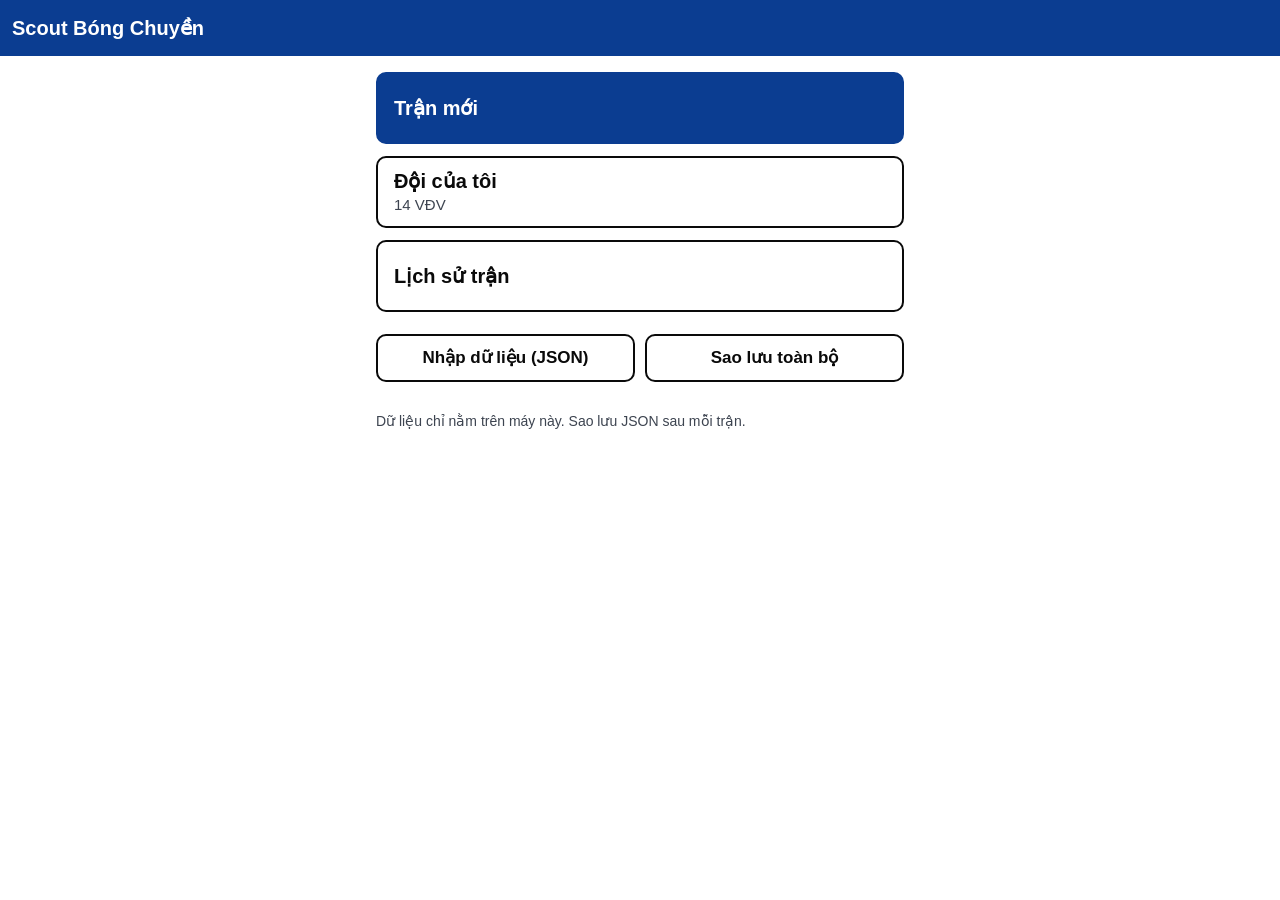
==== index.html @ 78d97e0f "feat(app): Scout Bóng Chuyền MVP — ghi pha 3 chạm và màn HLV" ====
<!doctype html>
<html lang="vi">
<head>
<meta charset="utf-8">
<meta name="viewport" content="width=device-width, initial-scale=1, viewport-fit=cover">
<meta name="theme-color" content="#0b3d91">
<meta name="description" content="Ghi nhanh từng pha bóng chuyền ngay tại sân và xem số liệu cho HLV lúc hội ý.">
<meta name="apple-mobile-web-app-capable" content="yes">
<meta name="mobile-web-app-capable" content="yes">
<meta name="apple-mobile-web-app-title" content="Scout BC">
<meta name="apple-mobile-web-app-status-bar-style" content="default">
<title>Scout Bóng Chuyền</title>
<link rel="manifest" href="manifest.webmanifest">
<link rel="icon" href="icons/icon.svg" type="image/svg+xml">
<link rel="apple-touch-icon" href="icons/icon-192.png">
<link rel="stylesheet" href="css/app.css">
</head>
<body>
<div id="app"><p style="padding:24px">Đang tải…</p></div>
<div id="sheet" hidden></div>
<div id="toast" hidden role="status" aria-live="polite"></div>
<noscript>Cần bật JavaScript để dùng Scout Bóng Chuyền.</noscript>
<script type="module" src="js/app.js"></script>
</body>
</html>
---- css/app.css ----
/* Scout Bóng Chuyền — nền sáng, tương phản cao để đọc được dưới đèn nhà thi đấu. */
:root {
  --bg: #ffffff;
  --panel: #f2f4f7;
  --ink: #0a0a0a;
  --muted: #3d4450;
  --line: #9aa3b0;
  --brand: #0b3d91;
  --win: #0a6b2e;
  --win-bg: #e3f4e8;
  --lose: #b3141b;
  --lose-bg: #fde6e6;
  --warn: #8a5a00;
  --warn-bg: #fff3cd;
  --tap: 52px;
  --r: 10px;
  --safe-b: env(safe-area-inset-bottom, 0px);
}
* { box-sizing: border-box; }
html, body { margin: 0; background: var(--bg); color: var(--ink); }
body {
  font: 17px/1.35 -apple-system, "Segoe UI", Roboto, "Helvetica Neue", Arial, sans-serif;
  -webkit-text-size-adjust: 100%;
  -webkit-tap-highlight-color: transparent;
  overscroll-behavior: none;
}
button, input, select, textarea { font: inherit; color: inherit; }
button { cursor: pointer; touch-action: manipulation; }
button:disabled { cursor: not-allowed; }
:focus-visible { outline: 3px solid #f5a300; outline-offset: 2px; }
h1, h2, h3 { margin: 0; }
h1 { font-size: 20px; }
h2 { font-size: 18px; margin-bottom: 8px; }
h3 { font-size: 18px; margin-bottom: 12px; }
.hint { color: var(--muted); font-size: 14px; margin: 8px 0; }
.err { color: var(--lose); font-weight: 700; min-height: 1em; }
.ok { color: var(--win); font-weight: 700; }

/* thanh trên */
.top {
  position: sticky; top: 0; z-index: 5; display: flex; align-items: center; gap: 8px;
  min-height: 56px; padding: 4px 12px; padding-top: max(4px, env(safe-area-inset-top));
  background: var(--brand); color: #fff;
}
.top h1 { flex: 1; }
.back { min-width: var(--tap); min-height: 48px; border: 0; background: transparent; color: #fff; font-size: 22px; font-weight: 700; padding: 0 8px; }
.live-top .meta { flex: 1; font-size: 17px; }
.top .btn-sm { background: #fff; color: var(--brand); border-color: #fff; }

.banner { display: block; width: 100%; padding: 12px 16px; background: var(--warn-bg); color: var(--warn); border: 0; border-bottom: 2px solid var(--warn); font-weight: 700; text-align: left; }

/* nút */
.btn, .btn-sm, .big {
  min-height: 48px; border: 2px solid var(--ink); background: #fff; border-radius: var(--r);
  padding: 8px 16px; font-weight: 700;
}
.btn-sm { min-height: 48px; padding: 6px 12px; font-size: 15px; }
.big { display: flex; flex-direction: column; align-items: flex-start; justify-content: center; width: 100%; min-height: 72px; font-size: 20px; text-align: left; }
.big small { font-weight: 500; font-size: 15px; color: var(--muted); }
.primary { background: var(--brand); color: #fff; border-color: var(--brand); }
.primary small { color: #dfe8ff; }
.danger { color: var(--lose); border-color: var(--lose); }
.btn-icon { min-width: 48px; min-height: 48px; border: 2px solid var(--line); background: #fff; border-radius: var(--r); font-weight: 700; }
.row2 { display: grid; grid-template-columns: 1fr 1fr; gap: 10px; margin: 10px 0; }

/* trang thường */
.page, .home { padding: 16px; max-width: 980px; margin: 0 auto; padding-bottom: calc(24px + var(--safe-b)); }
.home { display: grid; gap: 12px; max-width: 560px; }
.card { background: #fff; border: 2px solid var(--line); border-radius: var(--r); padding: 12px; }
.center { text-align: center; display: grid; gap: 12px; justify-items: center; }
.center .big { align-items: center; text-align: center; }
.result { font-size: 26px; font-weight: 800; margin: 0; }

/* form */
.form { display: grid; gap: 12px; }
.field { display: grid; gap: 6px; font-weight: 700; }
.field input, .field select, select, .prow input {
  min-height: 48px; border: 2px solid var(--line); border-radius: var(--r); padding: 6px 10px; background: #fff; width: 100%;
}
.seg { display: flex; gap: 8px; flex-wrap: wrap; }
.seg label { flex: 1; min-width: 120px; position: relative; }
.seg input { position: absolute; inset: 0; width: 100%; height: 100%; margin: 0; opacity: 0; cursor: pointer; }
.seg span, .seg button {
  display: flex; align-items: center; justify-content: center; min-height: 48px; padding: 6px 12px;
  border: 2px solid var(--ink); border-radius: var(--r); font-weight: 700; background: #fff; width: 100%;
}
.seg input:checked + span, .seg button.on { background: var(--ink); color: #fff; }
.seg input:focus-visible + span { outline: 3px solid #f5a300; }
.lineup { display: grid; grid-template-columns: repeat(3, 1fr); gap: 8px; background: #f5efe0; border: 2px solid var(--ink); border-radius: var(--r); padding: 8px; }
.lineup .net { grid-column: 1 / -1; text-align: center; font-weight: 800; letter-spacing: 4px; border-bottom: 4px solid var(--ink); }
.slot { display: grid; gap: 4px; font-weight: 800; }
.slot select { padding: 4px; font-size: 15px; }

/* đội */
.plist { display: grid; gap: 8px; margin: 8px 0 12px; }
.prow { display: grid; grid-template-columns: 64px 1fr 130px 48px; gap: 6px; align-items: center; }
.prow .num { text-align: center; font-weight: 800; }

/* màn ghi trận */
body[data-route="live"] { padding-bottom: calc(70px + var(--safe-b)); }
.live { display: grid; gap: 8px; padding: 8px; max-width: 1400px; margin: 0 auto; }
.board { display: grid; gap: 6px; }
.score { display: grid; grid-template-columns: 1fr 1fr; gap: 6px; }
.side { position: relative; display: grid; justify-items: center; padding: 4px; border: 3px solid var(--line); border-radius: var(--r); }
.side.serving { border-color: var(--ink); background: #fffbe6; }
.side .tn { font-weight: 700; font-size: 15px; max-width: 100%; overflow: hidden; text-overflow: ellipsis; white-space: nowrap; }
.side .pts { font-size: 52px; font-weight: 900; line-height: 1; font-variant-numeric: tabular-nums; }
.side .sv { font-size: 12px; font-weight: 900; color: var(--warn); line-height: 1.2; }
.rotline { display: flex; justify-content: space-between; gap: 8px; font-size: 15px; flex-wrap: wrap; }
.rotline b { font-size: 18px; }
.court { display: grid; grid-template-columns: repeat(3, 1fr); gap: 4px; background: #f5efe0; border: 2px solid var(--ink); border-top-width: 5px; border-radius: 6px; padding: 4px; }
.zone { position: relative; display: flex; align-items: center; gap: 6px; min-height: 40px; padding: 2px 6px; background: #fff; border: 1px solid var(--line); border-radius: 6px; overflow: hidden; }
.zone .zl { position: absolute; right: 4px; bottom: 1px; font-size: 11px; color: var(--muted); }
.zone.srv { border: 3px solid var(--warn); }
.zone.setter { background: #e6eeff; }
.zone .ball { color: var(--warn); font-size: 14px; }
.pnum { font-weight: 900; font-size: 20px; font-variant-numeric: tabular-nums; }
.pname { font-size: 13px; overflow: hidden; text-overflow: ellipsis; white-space: nowrap; }
.lastline.flash { background: #fff3a0; }
.lastline { transition: background .3s; display: block; width: 100%; min-height: 48px; text-align: left; border: 0; border-left: 5px solid var(--brand); background: var(--panel); padding: 6px 10px; font-size: 15px; border-radius: 6px; }

.hows { display: grid; grid-template-columns: 1fr 1fr; gap: 8px; }
.col { display: grid; gap: 6px; align-content: start; }
.colh { text-align: center; font-weight: 900; font-size: 14px; letter-spacing: .5px; padding: 4px; border-radius: 6px; }
.colh.win { color: var(--win); background: var(--win-bg); }
.colh.lose { color: var(--lose); background: var(--lose-bg); }
.how { min-height: var(--tap); border: 0; border-radius: var(--r); color: #fff; font-weight: 800; font-size: 16px; padding: 4px 8px; line-height: 1.15; }
.how.win { background: var(--win); }
.how.lose { background: var(--lose); }
.how:active { transform: scale(.97); }
.how:disabled { background: #d5d9df; color: #5d6470; }
.how.sm { min-height: 48px; font-size: 14px; }
.how.on { outline: 4px solid #f5a300; outline-offset: 1px; }

.recv { border: 3px solid var(--brand); border-radius: var(--r); padding: 6px; margin-bottom: 8px; background: #eef3ff; }
.recvh { font-weight: 800; font-size: 15px; margin-bottom: 4px; }
.recvh small { font-weight: 500; color: var(--muted); }
.rc { display: grid; grid-template-columns: repeat(4, 1fr); gap: 6px; }
.rc button { min-height: 52px; font-size: 24px; font-weight: 900; border: 2px solid var(--brand); border-radius: var(--r); background: #fff; color: var(--brand); }
.rp { display: flex; gap: 4px; flex-wrap: wrap; margin-top: 6px; }
/* Điện thoại dọc: ô đỡ bước 1 thế chỗ sơ đồ sân để các nút ghi pha KHÔNG bị đẩy xuống. */
@media (orientation: portrait), (max-height: 500px) and (orientation: landscape) {
  .live.has-recv .court, .live.has-recv .lastline { display: none; }
  .recv { margin-bottom: 0; }
}
@media (max-width: 699px), (max-height: 500px) and (orientation: landscape) {
  .rp { display: grid; grid-auto-flow: column; grid-auto-columns: 1fr; gap: 3px; }
  .rp button { min-width: 0; padding: 0; }
  .rp .pname { display: none; }
}
.rp button { min-height: 48px; min-width: 48px; display: flex; gap: 4px; align-items: center; justify-content: center; border: 2px solid var(--line); border-radius: var(--r); background: #fff; padding: 2px 6px; }
.rp .pname { max-width: 60px; }
.rc button.on, .rp button.on { background: var(--brand); color: #fff; border-color: var(--brand); }

.bottombar {
  position: fixed; left: 0; right: 0; bottom: 0; z-index: 6; display: grid; grid-template-columns: repeat(4, 1fr); gap: 6px;
  padding: 6px 8px calc(6px + var(--safe-b)); background: #fff; border-top: 2px solid var(--ink);
}
.bottombar button { min-height: 52px; border: 2px solid var(--ink); border-radius: var(--r); background: #fff; font-weight: 800; font-size: 15px; padding: 2px; }
.bottombar .coachbtn { background: var(--brand); color: #fff; border-color: var(--brand); }
.bottombar button:disabled { opacity: .4; }

/* bảng chọn trượt lên */
#sheet { position: fixed; inset: 0; z-index: 20; }
.sheet-bg { position: absolute; inset: 0; background: rgba(0, 0, 0, .55); }
.sheet-body {
  position: absolute; left: 0; right: 0; bottom: 0; max-height: 92vh; overflow: auto;
  background: #fff; border-radius: 16px 16px 0 0; padding: 16px 16px calc(16px + var(--safe-b));
  max-width: 720px; margin: 0 auto;
}
.pgrid { display: grid; grid-template-columns: repeat(3, 1fr); gap: 8px; margin-bottom: 8px; }
.pgrid.one { grid-template-columns: 1fr; }
.pbtn { min-height: 72px; display: grid; justify-items: center; align-content: center; border: 3px solid var(--ink); border-radius: var(--r); background: #fff; }
.pbtn .pnum { font-size: 30px; }
.pbtn .pname { font-size: 14px; max-width: 100%; }
.menu { display: grid; gap: 8px; }
.menu button { min-height: 52px; text-align: left; padding: 8px 14px; border: 2px solid var(--ink); border-radius: var(--r); background: #fff; font-weight: 700; }
.menu button:disabled { opacity: .4; }
.hgrid { display: grid; grid-template-columns: 1fr 1fr; gap: 6px; }
.chips { display: flex; flex-wrap: wrap; gap: 6px; }
.pchip { min-height: 48px; min-width: 48px; display: flex; gap: 4px; align-items: center; padding: 2px 10px; border: 2px solid var(--line); border-radius: var(--r); background: #fff; font-weight: 700; }
.pchip.on { background: var(--ink); color: #fff; border-color: var(--ink); }
textarea { width: 100%; border: 2px solid var(--line); border-radius: var(--r); padding: 8px; }

#toast {
  position: fixed; left: 50%; transform: translateX(-50%); top: calc(64px + env(safe-area-inset-top, 0px)); z-index: 30;
  display: flex; gap: 10px; align-items: center; max-width: calc(100vw - 24px); padding: 8px 8px 8px 14px;
  background: #111; color: #fff; border-radius: var(--r); font-size: 15px; box-shadow: 0 4px 16px rgba(0,0,0,.3);
}
#toast[hidden] { display: none; }
#toast .btn-sm { background: #fff; color: #111; border-color: #fff; white-space: nowrap; }

/* danh sách pha */
.rlist { display: grid; gap: 6px; }
.rrow { display: grid; grid-template-columns: 70px 64px 1fr; gap: 2px 8px; width: 100%; min-height: 56px; text-align: left; padding: 6px 10px; border: 2px solid var(--line); border-left-width: 8px; border-radius: var(--r); background: #fff; }
.rrow.w { border-left-color: var(--win); }
.rrow.l { border-left-color: var(--lose); }
.rrow.ign { display: block; border-color: var(--warn); background: var(--warn-bg); font-weight: 700; margin-bottom: 6px; }
.rs { font-weight: 700; color: var(--muted); }
.rsc { font-weight: 900; font-variant-numeric: tabular-nums; }
.rh { font-weight: 700; }
.rx { grid-column: 3; font-size: 13px; color: var(--muted); }

/* màn HLV */
.coachhead { display: grid; gap: 8px; margin-bottom: 12px; }
.coachhead .cs { font-size: 18px; }
.filt button { flex: 1; }
.cgrid { display: grid; gap: 12px; align-items: start; }
.insights { border-color: var(--ink); border-width: 3px; background: #fffbe6; }
.insights ol { margin: 0; padding-left: 22px; display: grid; gap: 8px; font-size: 19px; font-weight: 700; }
.kpis { display: grid; grid-template-columns: repeat(3, 1fr); gap: 8px; }
.kpi { display: grid; justify-items: center; border: 2px solid var(--line); border-radius: var(--r); padding: 8px 4px; }
.kpi span { font-weight: 700; font-size: 14px; }
.kpi b { font-size: 34px; font-weight: 900; font-variant-numeric: tabular-nums; }
.kpi small { color: var(--muted); font-size: 12px; text-align: center; }
.tbl { width: 100%; border-collapse: collapse; font-variant-numeric: tabular-nums; }
.tbl th, .tbl td { padding: 8px 6px; border-bottom: 1px solid var(--line); text-align: right; }
.tbl th:first-child { text-align: left; }
.tbl thead th { font-size: 13px; color: var(--muted); }
.tbl td small { color: var(--muted); font-size: 12px; margin-left: 4px; }
.tbl tr.worst { background: var(--lose-bg); outline: 3px solid var(--lose); outline-offset: -3px; }
.tbl tr.worst th { color: var(--lose); }
.big-num { font-size: 22px; margin: 4px 0 8px; }
.src { display: grid; grid-template-columns: 1fr 1fr; gap: 12px; }
.src ul { list-style: none; margin: 0; padding: 0; }
.src li { display: flex; justify-content: space-between; padding: 6px 0; border-bottom: 1px solid var(--line); font-size: 15px; }
.src li.h { font-weight: 900; font-size: 17px; }
.src .for li.h { color: var(--win); }
.src .against li.h { color: var(--lose); }

/* lịch sử + tổng kết */
.hrow { display: flex; gap: 8px; align-items: center; margin-bottom: 8px; }
.hmain { flex: 1; display: grid; text-align: left; min-height: 64px; padding: 8px 12px; border: 2px solid var(--ink); border-radius: var(--r); background: #fff; }
.hmain span, .hmain small { color: var(--muted); }
.actions { display: flex; flex-wrap: wrap; gap: 8px; margin: 12px 0; }
.stitle { font-size: 24px; }
.sets { max-width: 480px; margin: 8px 0; }

/* máy tính bảng / ngang / desktop */
@media (min-width: 700px) and (orientation: landscape), (min-width: 1000px) {
  .live { grid-template-columns: minmax(300px, 40%) 1fr; align-items: start; }
  .how { min-height: 60px; font-size: 18px; }
  .zone { min-height: 52px; }
  .cgrid { grid-template-columns: 1fr 1fr; }
  .cgrid .insights, .cgrid .kpis { grid-column: 1 / -1; }
}
@media (min-width: 700px) and (orientation: portrait) {
  .how { min-height: 68px; font-size: 19px; }
  .side .pts { font-size: 72px; }
  .zone { min-height: 60px; }
  .cgrid { grid-template-columns: 1fr 1fr; }
  .cgrid .insights, .cgrid .kpis { grid-column: 1 / -1; }
}
/* điện thoại xoay ngang: chiều cao thấp */
@media (max-height: 500px) and (orientation: landscape) {
  .live { grid-template-columns: 380px 1fr; }
  .board { min-width: 0; }
  .side .pts { font-size: 36px; }
  .zone { min-height: 36px; }
  .col { grid-template-columns: 1fr 1fr; }
  .colh { grid-column: 1 / -1; }
  .how { min-height: 48px; font-size: 14px; }
  .top { min-height: 48px; }
  .live.has-recv .rotline, .recvh small { display: none; }
}
@media (max-width: 380px) {
  .how { font-size: 14px; }
  .prow { grid-template-columns: 56px 1fr 104px 48px; }
}

@media print {
  .noprint, .top, .bottombar, #toast, #sheet { display: none !important; }
  body { font-size: 12px; }
  .card { break-inside: avoid; border-color: #000; }
  .cgrid { grid-template-columns: 1fr 1fr; }
  .cgrid .insights, .cgrid .kpis { grid-column: 1 / -1; }
}
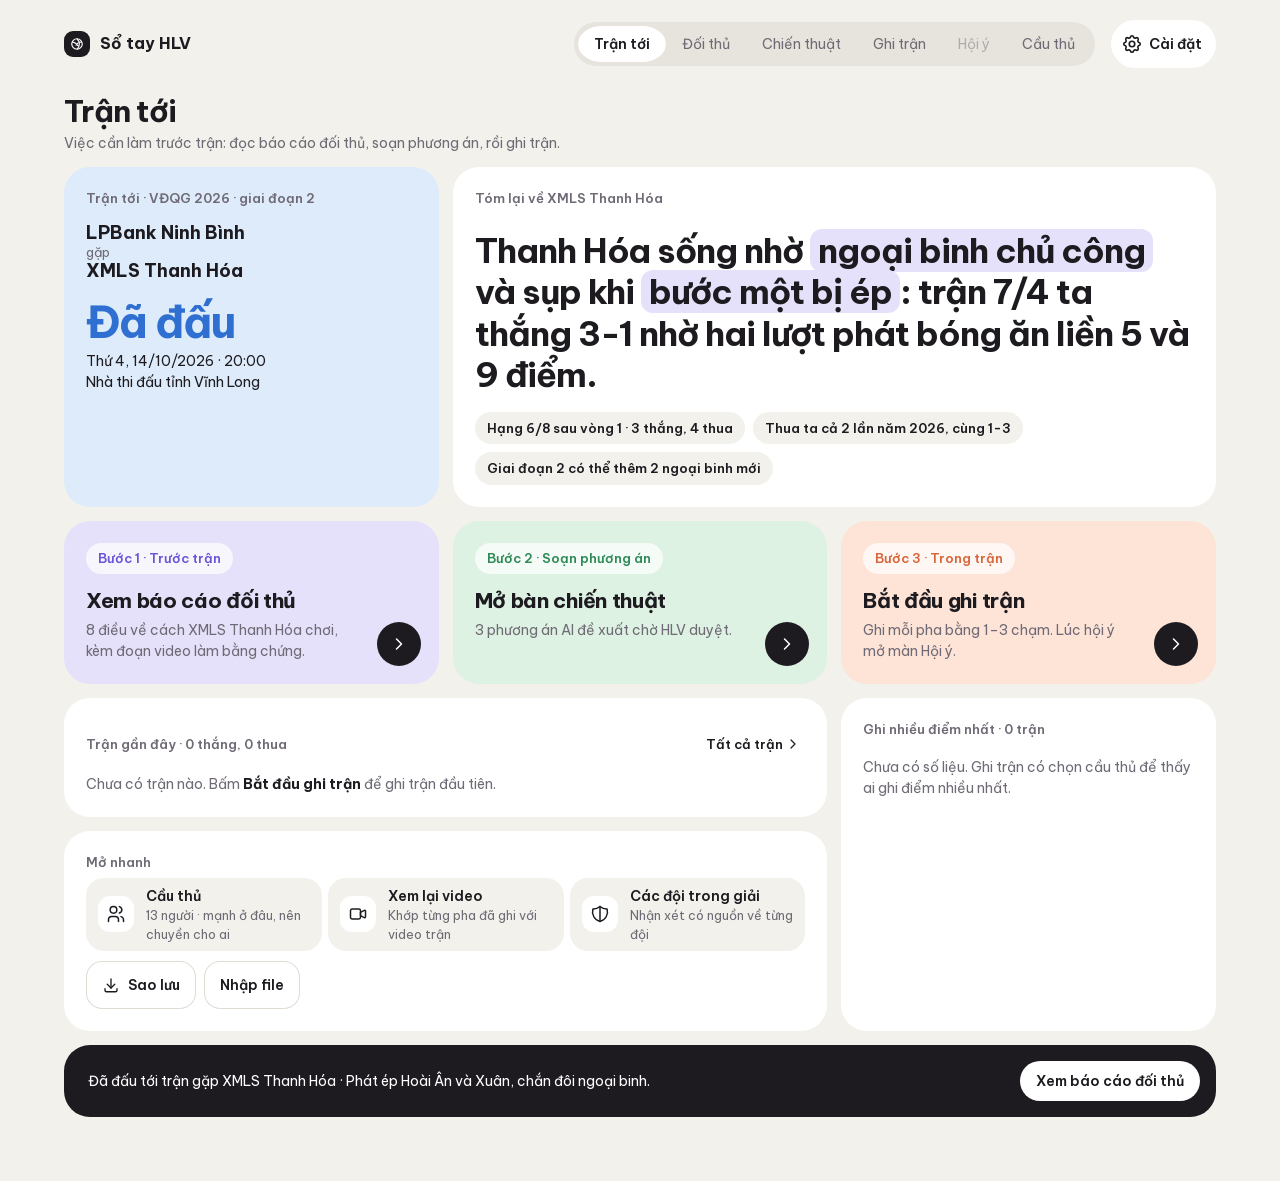
==== commit db3064d2: "feat(app): giao diện C, báo cáo scout Thanh Hóa, bàn chiến thuật Co-Authored-By: Claude Opus 5.5 (1M" ====
--- a/index.html
+++ b/index.html
@@ -3,23 +3,26 @@
 <head>
 <meta charset="utf-8">
 <meta name="viewport" content="width=device-width, initial-scale=1, viewport-fit=cover">
-<meta name="theme-color" content="#0b3d91">
-<meta name="description" content="Ghi nhanh từng pha bóng chuyền ngay tại sân và xem số liệu cho HLV lúc hội ý.">
+<meta name="theme-color" content="#F3F1EC">
+<meta name="description" content="Sổ tay HLV bóng chuyền: báo cáo đối thủ, bàn chiến thuật, ghi từng pha tại sân và màn hội ý.">
 <meta name="apple-mobile-web-app-capable" content="yes">
 <meta name="mobile-web-app-capable" content="yes">
-<meta name="apple-mobile-web-app-title" content="Scout BC">
+<meta name="apple-mobile-web-app-title" content="Sổ tay HLV">
 <meta name="apple-mobile-web-app-status-bar-style" content="default">
-<title>Scout Bóng Chuyền</title>
+<title>Sổ tay HLV · Bóng chuyền</title>
 <link rel="manifest" href="manifest.webmanifest">
 <link rel="icon" href="icons/icon.svg" type="image/svg+xml">
 <link rel="apple-touch-icon" href="icons/icon-192.png">
 <link rel="stylesheet" href="css/app.css">
+<link rel="stylesheet" href="css/scout-report.css">
+<link rel="stylesheet" href="css/tactics.css">
 </head>
 <body>
+<svg xmlns="http://www.w3.org/2000/svg" style="display:none" aria-hidden="true"><!-- Tabler Icons (MIT) --><symbol id="i-arrow-back-up" viewBox="0 0 24 24"><path d="M9 14l-4 -4l4 -4" /> <path d="M5 10h11a4 4 0 1 1 0 8h-1" /></symbol><symbol id="i-ball-volleyball" viewBox="0 0 24 24"><path d="M12 12m-9 0a9 9 0 1 0 18 0a9 9 0 1 0 -18 0" /> <path d="M12 12a8 8 0 0 0 8 4" /> <path d="M7.5 13.5a12 12 0 0 0 8.5 6.5" /> <path d="M12 12a8 8 0 0 0 -7.464 4.928" /> <path d="M12.951 7.353a12 12 0 0 0 -9.88 4.111" /> <path d="M12 12a8 8 0 0 0 -.536 -8.928" /> <path d="M15.549 15.147a12 12 0 0 0 1.38 -10.611" /></symbol><symbol id="i-calendar-event" viewBox="0 0 24 24"><path d="M4 5m0 2a2 2 0 0 1 2 -2h12a2 2 0 0 1 2 2v12a2 2 0 0 1 -2 2h-12a2 2 0 0 1 -2 -2z" /> <path d="M16 3l0 4" /> <path d="M8 3l0 4" /> <path d="M4 11l16 0" /> <path d="M8 15h2v2h-2z" /></symbol><symbol id="i-camera" viewBox="0 0 24 24"><path d="M5 7h1a2 2 0 0 0 2 -2a1 1 0 0 1 1 -1h6a1 1 0 0 1 1 1a2 2 0 0 0 2 2h1a2 2 0 0 1 2 2v9a2 2 0 0 1 -2 2h-14a2 2 0 0 1 -2 -2v-9a2 2 0 0 1 2 -2" /> <path d="M9 13a3 3 0 1 0 6 0a3 3 0 0 0 -6 0" /></symbol><symbol id="i-chart-bar" viewBox="0 0 24 24"><path d="M3 13a1 1 0 0 1 1 -1h4a1 1 0 0 1 1 1v6a1 1 0 0 1 -1 1h-4a1 1 0 0 1 -1 -1z" /> <path d="M15 9a1 1 0 0 1 1 -1h4a1 1 0 0 1 1 1v10a1 1 0 0 1 -1 1h-4a1 1 0 0 1 -1 -1z" /> <path d="M9 5a1 1 0 0 1 1 -1h4a1 1 0 0 1 1 1v14a1 1 0 0 1 -1 1h-4a1 1 0 0 1 -1 -1z" /> <path d="M4 20h14" /></symbol><symbol id="i-chevron-left" viewBox="0 0 24 24"><path d="M15 6l-6 6l6 6" /></symbol><symbol id="i-chevron-right" viewBox="0 0 24 24"><path d="M9 6l6 6l-6 6" /></symbol><symbol id="i-clipboard-list" viewBox="0 0 24 24"><path d="M9 5h-2a2 2 0 0 0 -2 2v12a2 2 0 0 0 2 2h10a2 2 0 0 0 2 -2v-12a2 2 0 0 0 -2 -2h-2" /> <path d="M9 3m0 2a2 2 0 0 1 2 -2h2a2 2 0 0 1 2 2v0a2 2 0 0 1 -2 2h-2a2 2 0 0 1 -2 -2z" /> <path d="M9 12l.01 0" /> <path d="M13 12l2 0" /> <path d="M9 16l.01 0" /> <path d="M13 16l2 0" /></symbol><symbol id="i-clock" viewBox="0 0 24 24"><path d="M3 12a9 9 0 1 0 18 0a9 9 0 0 0 -18 0" /> <path d="M12 7v5l3 3" /></symbol><symbol id="i-database" viewBox="0 0 24 24"><path d="M12 6m-8 0a8 3 0 1 0 16 0a8 3 0 1 0 -16 0" /> <path d="M4 6v6a8 3 0 0 0 16 0v-6" /> <path d="M4 12v6a8 3 0 0 0 16 0v-6" /></symbol><symbol id="i-download" viewBox="0 0 24 24"><path d="M4 17v2a2 2 0 0 0 2 2h12a2 2 0 0 0 2 -2v-2" /> <path d="M7 11l5 5l5 -5" /> <path d="M12 4l0 12" /></symbol><symbol id="i-edit" viewBox="0 0 24 24"><path d="M7 7h-1a2 2 0 0 0 -2 2v9a2 2 0 0 0 2 2h9a2 2 0 0 0 2 -2v-1" /> <path d="M20.385 6.585a2.1 2.1 0 0 0 -2.97 -2.97l-8.415 8.385v3h3l8.385 -8.415z" /> <path d="M16 5l3 3" /></symbol><symbol id="i-hand-stop" viewBox="0 0 24 24"><path d="M8 13v-7.5a1.5 1.5 0 0 1 3 0v6.5" /> <path d="M11 5.5v-2a1.5 1.5 0 1 1 3 0v8.5" /> <path d="M14 5.5a1.5 1.5 0 0 1 3 0v6.5" /> <path d="M17 7.5a1.5 1.5 0 0 1 3 0v8.5a6 6 0 0 1 -6 6h-2h.208a6 6 0 0 1 -5.012 -2.7a69.74 69.74 0 0 1 -.196 -.3c-.312 -.479 -1.407 -2.388 -3.286 -5.728a1.5 1.5 0 0 1 .536 -2.022a1.867 1.867 0 0 1 2.28 .28l1.47 1.47" /></symbol><symbol id="i-history" viewBox="0 0 24 24"><path d="M12 8l0 4l2 2" /> <path d="M3.05 11a9 9 0 1 1 .5 4m-.5 5v-5h5" /></symbol><symbol id="i-home" viewBox="0 0 24 24"><path d="M5 12l-2 0l9 -9l9 9l-2 0" /> <path d="M5 12v7a2 2 0 0 0 2 2h10a2 2 0 0 0 2 -2v-7" /> <path d="M9 21v-6a2 2 0 0 1 2 -2h2a2 2 0 0 1 2 2v6" /></symbol><symbol id="i-plus" viewBox="0 0 24 24"><path d="M12 5l0 14" /> <path d="M5 12l14 0" /></symbol><symbol id="i-ruler-measure" viewBox="0 0 24 24"><path d="M19.875 12c.621 0 1.125 .512 1.125 1.143v5.714c0 .631 -.504 1.143 -1.125 1.143h-15.875a1 1 0 0 1 -1 -1v-5.857c0 -.631 .504 -1.143 1.125 -1.143h15.75z" /> <path d="M9 12v2" /> <path d="M6 12v3" /> <path d="M12 12v3" /> <path d="M18 12v3" /> <path d="M15 12v2" /> <path d="M3 3v4" /> <path d="M3 5h18" /> <path d="M21 3v4" /></symbol><symbol id="i-search" viewBox="0 0 24 24"><path d="M10 10m-7 0a7 7 0 1 0 14 0a7 7 0 1 0 -14 0" /> <path d="M21 21l-6 -6" /></symbol><symbol id="i-settings" viewBox="0 0 24 24"><path d="M10.325 4.317c.426 -1.756 2.924 -1.756 3.35 0a1.724 1.724 0 0 0 2.573 1.066c1.543 -.94 3.31 .826 2.37 2.37a1.724 1.724 0 0 0 1.065 2.572c1.756 .426 1.756 2.924 0 3.35a1.724 1.724 0 0 0 -1.066 2.573c.94 1.543 -.826 3.31 -2.37 2.37a1.724 1.724 0 0 0 -2.572 1.065c-.426 1.756 -2.924 1.756 -3.35 0a1.724 1.724 0 0 0 -2.573 -1.066c-1.543 .94 -3.31 -.826 -2.37 -2.37a1.724 1.724 0 0 0 -1.065 -2.572c-1.756 -.426 -1.756 -2.924 0 -3.35a1.724 1.724 0 0 0 1.066 -2.573c-.94 -1.543 .826 -3.31 2.37 -2.37c1 .608 2.296 .07 2.572 -1.065z" /> <path d="M9 12a3 3 0 1 0 6 0a3 3 0 0 0 -6 0" /></symbol><symbol id="i-shield-half" viewBox="0 0 24 24"><path d="M12 3a12 12 0 0 0 8.5 3a12 12 0 0 1 -8.5 15a12 12 0 0 1 -8.5 -15a12 12 0 0 0 8.5 -3" /> <path d="M12 3v18" /></symbol><symbol id="i-shirt-sport" viewBox="0 0 24 24"><path d="M15 4l6 2v5h-3v8a1 1 0 0 1 -1 1h-10a1 1 0 0 1 -1 -1v-8h-3v-5l6 -2a3 3 0 0 0 6 0" /> <path d="M10.5 11h2.5l-1.5 5" /></symbol><symbol id="i-target" viewBox="0 0 24 24"><path d="M12 12m-1 0a1 1 0 1 0 2 0a1 1 0 1 0 -2 0" /> <path d="M12 12m-5 0a5 5 0 1 0 10 0a5 5 0 1 0 -10 0" /> <path d="M12 12m-9 0a9 9 0 1 0 18 0a9 9 0 1 0 -18 0" /></symbol><symbol id="i-trash" viewBox="0 0 24 24"><path d="M4 7l16 0" /> <path d="M10 11l0 6" /> <path d="M14 11l0 6" /> <path d="M5 7l1 12a2 2 0 0 0 2 2h8a2 2 0 0 0 2 -2l1 -12" /> <path d="M9 7v-3a1 1 0 0 1 1 -1h4a1 1 0 0 1 1 1v3" /></symbol><symbol id="i-trending-down" viewBox="0 0 24 24"><path d="M3 7l6 6l4 -4l8 8" /> <path d="M21 10l0 7l-7 0" /></symbol><symbol id="i-trending-up" viewBox="0 0 24 24"><path d="M3 17l6 -6l4 4l8 -8" /> <path d="M14 7l7 0l0 7" /></symbol><symbol id="i-trophy" viewBox="0 0 24 24"><path d="M8 21l8 0" /> <path d="M12 17l0 4" /> <path d="M7 4l10 0" /> <path d="M17 4v8a5 5 0 0 1 -10 0v-8" /> <path d="M5 9m-2 0a2 2 0 1 0 4 0a2 2 0 1 0 -4 0" /> <path d="M19 9m-2 0a2 2 0 1 0 4 0a2 2 0 1 0 -4 0" /></symbol><symbol id="i-users" viewBox="0 0 24 24"><path d="M9 7m-4 0a4 4 0 1 0 8 0a4 4 0 1 0 -8 0" /> <path d="M3 21v-2a4 4 0 0 1 4 -4h4a4 4 0 0 1 4 4v2" /> <path d="M16 3.13a4 4 0 0 1 0 7.75" /> <path d="M21 21v-2a4 4 0 0 0 -3 -3.85" /></symbol><symbol id="i-video" viewBox="0 0 24 24"><path d="M15 10l4.553 -2.276a1 1 0 0 1 1.447 .894v6.764a1 1 0 0 1 -1.447 .894l-4.553 -2.276v-4z" /> <path d="M3 6m0 2a2 2 0 0 1 2 -2h8a2 2 0 0 1 2 2v8a2 2 0 0 1 -2 2h-8a2 2 0 0 1 -2 -2z" /></symbol><symbol id="i-info-circle" viewBox="0 0 24 24"><path d="M3 12a9 9 0 1 0 18 0a9 9 0 0 0 -18 0" /> <path d="M12 9h.01" /> <path d="M11 12h1v4h1" /></symbol><symbol id="i-chevron-down" viewBox="0 0 24 24"><path d="M6 9l6 6l6 -6" /></symbol><symbol id="i-award" viewBox="0 0 24 24"><path d="M12 9m-6 0a6 6 0 1 0 12 0a6 6 0 1 0 -12 0" /> <path d="M12 15l3.4 5.89l1.598 -3.233l3.598 .232l-3.4 -5.889" /> <path d="M6.802 12l-3.4 5.89l3.598 -.233l1.598 3.232l3.4 -5.889" /></symbol></svg>
 <div id="app"><p style="padding:24px">Đang tải…</p></div>
 <div id="sheet" hidden></div>
 <div id="toast" hidden role="status" aria-live="polite"></div>
-<noscript>Cần bật JavaScript để dùng Scout Bóng Chuyền.</noscript>
+<noscript>Cần bật JavaScript để dùng Sổ tay HLV.</noscript>
 <script type="module" src="js/app.js"></script>
 </body>
 </html>
--- a/css/app.css
+++ b/css/app.css
@@ -1,257 +1,867 @@
-/* Scout Bóng Chuyền — nền sáng, tương phản cao để đọc được dưới đèn nhà thi đấu. */
+/* Scout Bóng Chuyền — phong cách C · Khối mềm (design-options/C-*.html, chốt ở DECISIONS.md): nền xám ấm, ô trắng bo 26px,
+   màu pastel theo ý nghĩa (tím = điểm mạnh nhất / nên thử, xanh lá = đang mạnh / nên chuyền, cam = cần để ý / đang yếu, xanh dương = số liệu),
+   thanh tóm tắt nền đen, vòng tiến độ, số lớn. Mọi màu là token trong :root. */
+/* Be Vietnam Pro (SIL OFL) — tự lưu trong fonts/ để chạy offline. */
+@font-face {
+  font-family: 'Be Vietnam Pro';
+  font-style: normal;
+  font-weight: 400;
+  font-display: swap;
+  src: url(../fonts/bvp-400-vietnamese.woff2) format('woff2');
+  unicode-range: U+0102-0103, U+0110-0111, U+0128-0129, U+0168-0169, U+01A0-01A1, U+01AF-01B0, U+0300-0301, U+0303-0304, U+0308-0309, U+0323, U+0329, U+1EA0-1EF9, U+20AB;
+}
+@font-face {
+  font-family: 'Be Vietnam Pro';
+  font-style: normal;
+  font-weight: 400;
+  font-display: swap;
+  src: url(../fonts/bvp-400-latin-ext.woff2) format('woff2');
+  unicode-range: U+0100-02BA, U+02BD-02C5, U+02C7-02CC, U+02CE-02D7, U+02DD-02FF, U+0304, U+0308, U+0329, U+1D00-1DBF, U+1E00-1E9F, U+1EF2-1EFF, U+2020, U+20A0-20AB, U+20AD-20C0, U+2113, U+2C60-2C7F, U+A720-A7FF;
+}
+@font-face {
+  font-family: 'Be Vietnam Pro';
+  font-style: normal;
+  font-weight: 400;
+  font-display: swap;
+  src: url(../fonts/bvp-400-latin.woff2) format('woff2');
+  unicode-range: U+0000-00FF, U+0131, U+0152-0153, U+02BB-02BC, U+02C6, U+02DA, U+02DC, U+0304, U+0308, U+0329, U+2000-206F, U+20AC, U+2122, U+2191, U+2193, U+2212, U+2215, U+FEFF, U+FFFD;
+}
+@font-face {
+  font-family: 'Be Vietnam Pro';
+  font-style: normal;
+  font-weight: 600;
+  font-display: swap;
+  src: url(../fonts/bvp-600-vietnamese.woff2) format('woff2');
+  unicode-range: U+0102-0103, U+0110-0111, U+0128-0129, U+0168-0169, U+01A0-01A1, U+01AF-01B0, U+0300-0301, U+0303-0304, U+0308-0309, U+0323, U+0329, U+1EA0-1EF9, U+20AB;
+}
+@font-face {
+  font-family: 'Be Vietnam Pro';
+  font-style: normal;
+  font-weight: 600;
+  font-display: swap;
+  src: url(../fonts/bvp-600-latin-ext.woff2) format('woff2');
+  unicode-range: U+0100-02BA, U+02BD-02C5, U+02C7-02CC, U+02CE-02D7, U+02DD-02FF, U+0304, U+0308, U+0329, U+1D00-1DBF, U+1E00-1E9F, U+1EF2-1EFF, U+2020, U+20A0-20AB, U+20AD-20C0, U+2113, U+2C60-2C7F, U+A720-A7FF;
+}
+@font-face {
+  font-family: 'Be Vietnam Pro';
+  font-style: normal;
+  font-weight: 600;
+  font-display: swap;
+  src: url(../fonts/bvp-600-latin.woff2) format('woff2');
+  unicode-range: U+0000-00FF, U+0131, U+0152-0153, U+02BB-02BC, U+02C6, U+02DA, U+02DC, U+0304, U+0308, U+0329, U+2000-206F, U+20AC, U+2122, U+2191, U+2193, U+2212, U+2215, U+FEFF, U+FFFD;
+}
+@font-face {
+  font-family: 'Be Vietnam Pro';
+  font-style: normal;
+  font-weight: 700;
+  font-display: swap;
+  src: url(../fonts/bvp-700-vietnamese.woff2) format('woff2');
+  unicode-range: U+0102-0103, U+0110-0111, U+0128-0129, U+0168-0169, U+01A0-01A1, U+01AF-01B0, U+0300-0301, U+0303-0304, U+0308-0309, U+0323, U+0329, U+1EA0-1EF9, U+20AB;
+}
+@font-face {
+  font-family: 'Be Vietnam Pro';
+  font-style: normal;
+  font-weight: 700;
+  font-display: swap;
+  src: url(../fonts/bvp-700-latin-ext.woff2) format('woff2');
+  unicode-range: U+0100-02BA, U+02BD-02C5, U+02C7-02CC, U+02CE-02D7, U+02DD-02FF, U+0304, U+0308, U+0329, U+1D00-1DBF, U+1E00-1E9F, U+1EF2-1EFF, U+2020, U+20A0-20AB, U+20AD-20C0, U+2113, U+2C60-2C7F, U+A720-A7FF;
+}
+@font-face {
+  font-family: 'Be Vietnam Pro';
+  font-style: normal;
+  font-weight: 700;
+  font-display: swap;
+  src: url(../fonts/bvp-700-latin.woff2) format('woff2');
+  unicode-range: U+0000-00FF, U+0131, U+0152-0153, U+02BB-02BC, U+02C6, U+02DA, U+02DC, U+0304, U+0308, U+0329, U+2000-206F, U+20AC, U+2122, U+2191, U+2193, U+2212, U+2215, U+FEFF, U+FFFD;
+}
+
+/* ================= Token (đúng bộ màu mẫu C: design-options/C-*.html) ================= */
 :root {
-  --bg: #ffffff;
-  --panel: #f2f4f7;
-  --ink: #0a0a0a;
-  --muted: #3d4450;
-  --line: #9aa3b0;
-  --brand: #0b3d91;
-  --win: #0a6b2e;
-  --win-bg: #e3f4e8;
-  --lose: #b3141b;
-  --lose-bg: #fde6e6;
-  --warn: #8a5a00;
-  --warn-bg: #fff3cd;
-  --tap: 52px;
-  --r: 10px;
-  --safe-b: env(safe-area-inset-bottom, 0px);
+  --ink: #1D1B20; --ink-2: #3B3740; --muted: #6F6A75; --ink-4: #8B8691;
+  --bg: #F3F1EC; --tile: #FFFFFF; --soft: #F3F1EC; --seg: #E7E4DD; --line: #EFECE6; --line-2: #E0DCD4;
+  --mint: #DDF2E3; --mint-d: #2E8B57; --lav: #E6E1FA; --lav-d: #6A55D8;
+  --peach: #FDE4D6; --peach-d: #D9653B; --sky: #DDEBFA; --sky-d: #2F6FD1; --them: #8FA6C4;
+  --warn: #9A5B00; --warn-soft: #FCF1D6; --warn-line: #EDD08F;
+  --ring-track: rgba(255, 255, 255, .75);
+  --on-dark: #FFFFFF; --glass: rgba(255, 255, 255, .6); --glass-2: rgba(255, 255, 255, .72); --bar-bg: rgba(255, 255, 255, .96);
+  --court: #F7EEE3; --court-line: rgba(29, 27, 32, .14); --video: #111111; --them-ink: #5E7697;
+  --lav-fill: rgba(106, 85, 216, .22); --sky-line: rgba(47, 111, 209, .25); --sky-fill: rgba(47, 111, 209, .12);
+  --scrim: rgba(29, 27, 32, .45);
+  --shadow: 0 1px 2px rgba(29, 27, 32, .06);
+  --shadow-3: 0 12px 32px rgba(29, 27, 32, .16);
+  --font: "Be Vietnam Pro", system-ui, -apple-system, "Segoe UI", Roboto, sans-serif;
+  --mono: ui-monospace, "SF Mono", Menlo, monospace;
+  --r-tile: 26px; --r: 16px; --r-sm: 10px; --r-pill: 999px;
+  --gap: 14px; --pad: 22px; --maxw: 1216px; --gut: 32px;
+  --tap: 52px; --tab-h: 68px; --safe-b: env(safe-area-inset-bottom, 0px);
+  /* tên cũ vẫn dùng trong vài chỗ */
+  --accent: var(--sky-d); --accent-soft: var(--sky); --win: var(--mint-d); --lose: var(--peach-d); --opp: var(--peach-d);
+  --surface: var(--tile); --r-card: var(--r-tile); --s4: 16px; --shadow-1: var(--shadow);
 }
 * { box-sizing: border-box; }
-html, body { margin: 0; background: var(--bg); color: var(--ink); }
+[hidden] { display: none !important; }
+html { background: var(--bg); }
 body {
-  font: 17px/1.35 -apple-system, "Segoe UI", Roboto, "Helvetica Neue", Arial, sans-serif;
-  -webkit-text-size-adjust: 100%;
-  -webkit-tap-highlight-color: transparent;
-  overscroll-behavior: none;
+  margin: 0; color: var(--ink); background: var(--bg); min-height: 100vh;
+  font: 400 15px/1.45 var(--font); font-feature-settings: "tnum" 1;
+  -webkit-font-smoothing: antialiased; -webkit-text-size-adjust: 100%; -webkit-tap-highlight-color: transparent; overscroll-behavior: none;
 }
 button, input, select, textarea { font: inherit; color: inherit; }
 button { cursor: pointer; touch-action: manipulation; }
 button:disabled { cursor: not-allowed; }
-:focus-visible { outline: 3px solid #f5a300; outline-offset: 2px; }
-h1, h2, h3 { margin: 0; }
-h1 { font-size: 20px; }
-h2 { font-size: 18px; margin-bottom: 8px; }
-h3 { font-size: 18px; margin-bottom: 12px; }
-.hint { color: var(--muted); font-size: 14px; margin: 8px 0; }
-.err { color: var(--lose); font-weight: 700; min-height: 1em; }
-.ok { color: var(--win); font-weight: 700; }
-
-/* thanh trên */
-.top {
-  position: sticky; top: 0; z-index: 5; display: flex; align-items: center; gap: 8px;
-  min-height: 56px; padding: 4px 12px; padding-top: max(4px, env(safe-area-inset-top));
-  background: var(--brand); color: #fff;
-}
-.top h1 { flex: 1; }
-.back { min-width: var(--tap); min-height: 48px; border: 0; background: transparent; color: #fff; font-size: 22px; font-weight: 700; padding: 0 8px; }
-.live-top .meta { flex: 1; font-size: 17px; }
-.top .btn-sm { background: #fff; color: var(--brand); border-color: #fff; }
-
-.banner { display: block; width: 100%; padding: 12px 16px; background: var(--warn-bg); color: var(--warn); border: 0; border-bottom: 2px solid var(--warn); font-weight: 700; text-align: left; }
-
-/* nút */
+:focus-visible { outline: 3px solid var(--lav-d); outline-offset: 2px; }
+h1, h2, h3 { margin: 0; font-weight: 700; letter-spacing: -0.015em; }
+p { margin: 0; }
+a { color: var(--sky-d); }
+.ic { width: 20px; height: 20px; flex: none; fill: none; stroke: currentColor; stroke-width: 1.8; stroke-linecap: round; stroke-linejoin: round; }
+.num, b, strong { font-variant-numeric: tabular-nums; }
+.muted { color: var(--muted); font-size: 14px; line-height: 1.5; }
+.muted b { color: var(--ink); }
+.hint { color: var(--muted); font-size: 13px; margin: 8px 0; line-height: 1.5; }
+.lab { font-size: 13px; font-weight: 600; color: var(--muted); display: flex; align-items: center; gap: 6px; }
+.lab-row { display: flex; justify-content: space-between; align-items: center; gap: 8px; flex-wrap: wrap; }
+.sub { margin: 2px 0 0; color: var(--muted); font-size: 13px; }
+.err { color: var(--peach-d); font-weight: 700; min-height: 1em; margin: 0; }
+.ok { color: var(--mint-d); font-weight: 700; }
+.c-win { color: var(--mint-d); }
+.c-lose { color: var(--peach-d); }
+.vsep { display: inline-block; width: 1px; height: 14px; background: var(--line-2); flex: none; }
+.eyebrow { display: block; font-size: 13px; font-weight: 600; color: var(--muted); }
+.empty, .empty-state { margin: 8px 0; padding: 20px 16px; text-align: center; color: var(--ink-2); background: var(--soft); border-radius: var(--r); }
+.empty-state { display: grid; justify-items: center; gap: 4px; }
+.empty-state b { font-weight: 600; }
+.empty-state span { font-size: 13px; color: var(--muted); }
+.empty-state.chart { background: transparent; padding: 8px 0; }
+.livedot { display: inline-block; width: 8px; height: 8px; border-radius: 50%; background: var(--peach-d); flex: none; }
+.mk { background: var(--lav); border-radius: 12px; padding: 0 8px; -webkit-box-decoration-break: clone; box-decoration-break: clone; }
+
+/* ================= Khung: thanh trên (≥1024) + thanh tab (điện thoại) ================= */
+.appbar { position: relative; z-index: 7; background: var(--bg); padding-top: env(safe-area-inset-top, 0px); }
+.appbar-in { display: flex; align-items: center; justify-content: space-between; gap: 16px; max-width: var(--maxw); margin: 0 auto; padding: 12px 16px 4px; min-height: 60px; }
+.brand { display: flex; align-items: center; gap: 10px; font-weight: 700; font-size: 16px; color: var(--ink); min-height: 48px; padding: 0 8px 0 0; border: 0; background: transparent; }
+.logo { width: 26px; height: 26px; border-radius: 9px; background: var(--ink); display: grid; place-items: center; flex: none; }
+.segnav { display: none; }
+.gear { display: inline-flex; align-items: center; justify-content: center; gap: 6px; min-width: 48px; min-height: 48px; padding: 0 6px; border: 0; border-radius: var(--r-pill); background: transparent; color: var(--ink); font-weight: 600; font-size: 14px; }
+.gear span { display: none; }
+.gear .ic { width: 22px; height: 22px; }
+.gear:hover { background: var(--tile); }
+.content { min-width: 0; }
+.tabbar {
+  position: fixed; left: 0; right: 0; bottom: 0; z-index: 8; display: grid; grid-template-columns: repeat(5, 1fr); gap: 2px;
+  padding: 6px 8px calc(6px + var(--safe-b)); background: var(--bar-bg); backdrop-filter: blur(8px); -webkit-backdrop-filter: blur(8px);
+  border-top: 1px solid var(--line);
+}
+.tab { position: relative; display: grid; justify-items: center; align-content: center; gap: 3px; min-height: 56px; min-width: 48px; padding: 4px 2px; border: 0; border-radius: var(--r); background: transparent; color: var(--muted); font-size: 11.5px; font-weight: 600; }
+.tab .ic { width: 22px; height: 22px; }
+.tab.on { color: var(--ink); background: var(--soft); }
+.tab.on .ic { color: var(--ink); stroke-width: 2.1; }
+.tab .livedot { position: absolute; top: 8px; right: calc(50% - 18px); }
+.tab:disabled { opacity: .45; }
+body:not([data-route="live"]) { padding-bottom: calc(var(--tab-h) + var(--safe-b) + 12px); }
+
+/* Tiêu đề màn */
+.top { display: flex; align-items: center; gap: 12px; max-width: var(--maxw); margin: 0 auto; padding: 10px 16px 6px; }
+.ttl { flex: 1; min-width: 0; }
+.top h1 { font-size: 26px; line-height: 1.15; letter-spacing: -0.025em; }
+.top .sub { font-size: 14px; margin-top: 4px; line-height: 1.45; max-width: 70ch; }
+.top-acts { display: flex; gap: 8px; align-items: center; flex: none; }
+.back {
+  display: inline-flex; align-items: center; justify-content: center; gap: 4px; flex: none; min-width: 48px; min-height: 48px; padding: 0 6px;
+  border: 0; border-radius: var(--r-pill); background: var(--tile); color: var(--ink); font-weight: 600; font-size: 14px; box-shadow: var(--shadow);
+}
+.back span { padding-right: 8px; }
+.back:hover { background: var(--seg); }
+.live-pill { display: inline-flex; align-items: center; gap: 8px; font-size: 13px; font-weight: 600; background: var(--tile); border-radius: var(--r-pill); padding: 8px 14px; white-space: nowrap; }
+.banner { display: block; width: 100%; padding: 12px 16px; background: var(--warn-soft); color: var(--warn); border: 0; border-bottom: 1px solid var(--warn-line); font-weight: 700; text-align: left; }
+
+/* ================= Nút ================= */
+/* nút viên thuốc: vùng bấm 48px, phần nhìn thấy 40px */
+.pill-btn {
+  display: inline-flex; align-items: center; justify-content: center; gap: 6px; flex: none; min-height: 48px; padding: 0 16px;
+  border: 4px solid transparent; background-clip: padding-box; background-color: var(--soft); border-radius: var(--r-pill);
+  color: var(--ink); font-weight: 600; font-size: 14px; white-space: nowrap; text-decoration: none;
+}
+.pill-btn .ic { width: 17px; height: 17px; }
+.pill-btn:hover { background-color: var(--seg); }
+.pill-btn.dark, .pill-btn.dark:hover { background-color: var(--ink); color: var(--on-dark); }
+.tile-sky .pill-btn:not(.dark), .tile-lav .pill-btn:not(.dark), .tile-mint .pill-btn:not(.dark), .tile-peach .pill-btn:not(.dark) { background-color: var(--tile); }
 .btn, .btn-sm, .big {
-  min-height: 48px; border: 2px solid var(--ink); background: #fff; border-radius: var(--r);
-  padding: 8px 16px; font-weight: 700;
-}
-.btn-sm { min-height: 48px; padding: 6px 12px; font-size: 15px; }
-.big { display: flex; flex-direction: column; align-items: flex-start; justify-content: center; width: 100%; min-height: 72px; font-size: 20px; text-align: left; }
-.big small { font-weight: 500; font-size: 15px; color: var(--muted); }
-.primary { background: var(--brand); color: #fff; border-color: var(--brand); }
-.primary small { color: #dfe8ff; }
-.danger { color: var(--lose); border-color: var(--lose); }
-.btn-icon { min-width: 48px; min-height: 48px; border: 2px solid var(--line); background: #fff; border-radius: var(--r); font-weight: 700; }
-.row2 { display: grid; grid-template-columns: 1fr 1fr; gap: 10px; margin: 10px 0; }
-
-/* trang thường */
-.page, .home { padding: 16px; max-width: 980px; margin: 0 auto; padding-bottom: calc(24px + var(--safe-b)); }
-.home { display: grid; gap: 12px; max-width: 560px; }
-.card { background: #fff; border: 2px solid var(--line); border-radius: var(--r); padding: 12px; }
+  display: inline-flex; align-items: center; justify-content: center; gap: 8px; min-height: 48px;
+  border: 0; background: var(--soft); border-radius: var(--r); padding: 8px 16px; font-weight: 600; color: var(--ink); font-size: 14px; text-decoration: none;
+}
+.btn:hover, .btn-sm:hover, .big:hover { background: var(--seg); }
+.btn-sm { padding: 6px 12px; }
+.btn .ic, .btn-sm .ic { width: 18px; height: 18px; }
+.big { flex-direction: column; align-items: flex-start; width: 100%; min-height: 60px; font-size: 17px; font-weight: 700; text-align: left; border-radius: 20px; }
+.big small { font-weight: 500; font-size: 13px; color: var(--muted); }
+.primary, .primary:hover { background: var(--ink); color: var(--on-dark); }
+.primary small { color: var(--glass-2); }
+.danger, .danger:hover { color: var(--peach-d); background: var(--peach); }
+.ghost { background: transparent; color: var(--ink); }
+.link-btn { display: inline-flex; align-items: center; gap: 2px; min-height: 48px; padding: 0 4px 0 10px; border: 0; background: transparent; color: var(--ink); font-weight: 600; font-size: 13px; }
+.link-btn .ic { width: 16px; height: 16px; }
+.btn:active, .btn-sm:active, .big:active, .pill-btn:active, .step:active, .pcard:active, .qlink:active { transform: translateY(1px); }
+.row2 { display: grid; grid-template-columns: 1fr 1fr; gap: 8px; margin: 8px 0; }
 .center { text-align: center; display: grid; gap: 12px; justify-items: center; }
 .center .big { align-items: center; text-align: center; }
-.result { font-size: 26px; font-weight: 800; margin: 0; }
-
-/* form */
-.form { display: grid; gap: 12px; }
-.field { display: grid; gap: 6px; font-weight: 700; }
-.field input, .field select, select, .prow input {
-  min-height: 48px; border: 2px solid var(--line); border-radius: var(--r); padding: 6px 10px; background: #fff; width: 100%;
-}
+.result { font-size: 32px; font-weight: 700; margin: 0; }
+
+/* ================= Ô (tile) ================= */
+.t, .card { background: var(--tile); border-radius: var(--r-tile); padding: var(--pad); min-width: 0; }
+.card > h2, .card-h h2 { margin: 0 0 12px; font-size: 16px; font-weight: 700; display: flex; align-items: center; gap: 6px; }
+.card-h { display: flex; align-items: flex-start; justify-content: space-between; gap: 8px; margin-bottom: 12px; }
+.card-h h2 { margin: 0; }
+.tile-sky { background: var(--sky); } .tile-lav { background: var(--lav); } .tile-mint { background: var(--mint); } .tile-peach { background: var(--peach); }
+.tile-sky { --d: var(--sky-d); } .tile-lav { --d: var(--lav-d); } .tile-mint { --d: var(--mint-d); } .tile-peach { --d: var(--peach-d); }
+.chips-s { display: flex; gap: 8px; flex-wrap: wrap; margin-top: 18px; }
+.chips-s span { font-size: 13px; font-weight: 600; background: var(--soft); border-radius: var(--r-pill); padding: 7px 12px; }
+.ic-b { width: 40px; height: 40px; border-radius: 14px; background: var(--glass-2); display: grid; place-items: center; color: var(--d, var(--ink)); flex: none; }
+.ring { position: relative; width: var(--rs, 92px); height: var(--rs, 92px); flex: none; }
+.ring svg { width: 100%; height: 100%; display: block; }
+.ring b { position: absolute; inset: 0; display: grid; place-items: center; font-size: calc(var(--rs, 92px) * .24); letter-spacing: -0.02em; }
+.t:not([class*="tile-"]) .ring { --ring-track: var(--soft); }
+.info { display: inline-grid; place-items: center; color: var(--ink-4); cursor: help; }
+.info .ic { width: 16px; height: 16px; }
+.today { display: flex; justify-content: space-between; align-items: center; gap: 12px; background: var(--ink); color: var(--on-dark); padding: 12px 12px 12px 22px; }
+.today span { font-size: 14px; line-height: 1.45; }
+.today .pill-btn { background-color: var(--tile); color: var(--ink); }
+.top-acts .pill-btn, .live-top .pill-btn { background-color: var(--tile); }
+
+/* Lưới khối (bento) */
+.page, .home { max-width: var(--maxw); margin: 0 auto; padding: 8px 16px 24px; }
+.bento { display: grid; grid-template-columns: minmax(0, 1fr); gap: 10px; }
+.bento > .today, .bento > .steps, .bento > details { grid-column: 1 / -1; }
+
+/* ================= Trận tới ================= */
+.match-tile { display: flex; flex-direction: column; gap: 6px; }
+.match-tile .lab .livedot { margin-right: 2px; }
+.match-tile .mvs { display: grid; margin-top: 8px; font-size: 18px; line-height: 1.25; }
+.match-tile .mvs i { font-style: normal; font-size: 13px; color: var(--muted); }
+.match-tile .count { font-size: 44px; font-weight: 700; letter-spacing: -0.04em; line-height: 1.05; color: var(--sky-d); margin-top: 10px; }
+.match-tile p { font-size: 14px; line-height: 1.5; }
+.match-tile .acts { display: flex; flex-wrap: wrap; gap: 4px; margin-top: auto; padding-top: 8px; }
+.teams { display: flex; justify-content: space-between; gap: 12px; font-size: 13px; font-weight: 600; color: var(--muted); }
+.teams span:last-child { text-align: right; }
+.sc { display: flex; justify-content: center; align-items: center; gap: 14px; margin-top: 4px; }
+.sc b { font-size: 64px; letter-spacing: -0.05em; line-height: 1; }
+.sc b.them { color: var(--them); }
+.sc i { font-style: normal; font-size: 34px; color: var(--them); }
+.concl { display: flex; flex-direction: column; justify-content: space-between; gap: 12px; }
+.concl h2 { font-size: 27px; line-height: 1.22; letter-spacing: -0.03em; margin-top: 10px; }
+.concl .chips-s { margin-top: 4px; }
+.concl .acts { display: flex; flex-wrap: wrap; gap: 4px; margin: 0 -4px -4px; }
+.steps { display: grid; grid-template-columns: minmax(0, 1fr); gap: 10px; }
+.step {
+  position: relative; display: flex; flex-direction: column; align-items: flex-start; gap: 6px; text-align: left; border: 0; color: var(--ink);
+  min-height: 150px; padding: var(--pad) 76px var(--pad) var(--pad);
+}
+.step .k { font-size: 13px; font-weight: 600; color: var(--d); background: var(--glass-2); border-radius: var(--r-pill); padding: 6px 12px; }
+.step b { font-size: 21px; line-height: 1.25; letter-spacing: -0.015em; margin-top: 8px; }
+.step small { font-size: 14px; line-height: 1.5; color: var(--muted); }
+.step .go { position: absolute; right: 18px; bottom: 18px; width: 44px; height: 44px; border-radius: 50%; background: var(--ink); color: var(--on-dark); display: grid; place-items: center; }
+.step:hover .go { transform: translateX(2px); }
+.recent { display: grid; gap: 6px; align-content: start; }
+.mrow { display: flex; align-items: center; gap: 12px; width: 100%; min-height: 60px; padding: 8px 12px; text-align: left; border: 0; border-radius: 18px; background: var(--soft); color: var(--ink); }
+.mrow:hover { background: var(--seg); }
+.mrow .ic { color: var(--ink-4); }
+.mrow .tbadge { width: 36px; height: 36px; font-size: 11px; }
+.mrow-res { min-width: 52px; padding: 5px 0; text-align: center; border-radius: var(--r-pill); background: var(--tile); font-weight: 700; }
+.mrow-res.w { background: var(--mint); color: var(--mint-d); }
+.mrow-res.l { background: var(--peach); color: var(--peach-d); }
+.mrow-main { flex: 1; display: grid; min-width: 0; }
+.mrow-main b { overflow: hidden; text-overflow: ellipsis; white-space: nowrap; font-weight: 600; }
+.mrow-main small { color: var(--muted); font-size: 13px; }
+.leaders { display: grid; gap: 10px; align-content: start; }
+.lead { list-style: none; margin: 0; padding: 0; display: grid; gap: 6px; }
+.lrow { display: grid; grid-template-columns: 40px minmax(0, 1fr) auto; align-items: center; gap: 12px; width: 100%; min-height: 56px; padding: 6px 10px; border: 0; border-radius: 18px; background: var(--soft); text-align: left; color: var(--ink); }
+.lrow:hover { background: var(--seg); }
+.lrow .ava { width: 40px; height: 40px; font-size: 15px; }
+.lr-main { display: grid; gap: 1px; min-width: 0; }
+.lr-main b { font-size: 14px; font-weight: 600; overflow: hidden; text-overflow: ellipsis; white-space: nowrap; }
+.lr-main small, .lr-v small { color: var(--muted); font-size: 12px; white-space: nowrap; }
+.lr-main .bar { height: 5px; margin-top: 5px; background: var(--tile); border-radius: var(--r-pill); overflow: hidden; }
+.lr-main .bar i { background: var(--sky-d); }
+.lr-v { display: grid; justify-items: end; }
+.lr-v b { font-size: 22px; font-weight: 700; line-height: 1.1; letter-spacing: -0.02em; }
+.links { display: grid; gap: 6px; align-content: start; }
+.qlink { display: flex; align-items: center; gap: 12px; min-height: 56px; padding: 8px 12px; border: 0; border-radius: 18px; background: var(--soft); text-align: left; color: var(--ink); }
+.qlink:hover { background: var(--seg); }
+.qlink > .ic { width: 36px; height: 36px; padding: 8px; border-radius: 12px; background: var(--tile); }
+.qlink span { display: grid; min-width: 0; }
+.qlink b { font-size: 14px; font-weight: 600; }
+.qlink small { color: var(--muted); font-size: 12.5px; }
+.backup-row { margin: 4px 0 0; }
+.backup-row .btn { background: var(--tile); box-shadow: inset 0 0 0 1px var(--line-2); }
+
+/* ================= Cầu thủ (đúng bố cục C-cau-thu) ================= */
+.pgrid-c { display: grid; grid-template-columns: 1fr 1fr; gap: 10px; margin-bottom: 10px; }
+.pgrid-c > * { grid-column: 1 / -1; }
+.profile { display: flex; flex-wrap: wrap; align-items: center; gap: 14px; padding: 14px; }
+.profile .ph { position: relative; width: 104px; flex: none; }
+.ava { display: inline-grid; place-items: center; flex: none; width: 44px; height: 44px; border-radius: 50%; overflow: hidden; background: var(--sky); color: var(--sky-d); font-weight: 700; font-size: 17px; }
+.ava img { width: 100%; height: 100%; object-fit: cover; display: block; }
+.ava-lg { width: 72px; height: 72px; font-size: 30px; }
+.ava-xl { width: 100%; height: auto; aspect-ratio: 1 / 1.02; border-radius: 18px; font-size: 56px; letter-spacing: -0.04em; }
+.ava-xl img { object-position: 50% 15%; }
+.profile .in { flex: 1; min-width: 0; padding: 0; }
+.chip { display: inline-block; font-size: 12px; font-weight: 600; background: var(--soft); border-radius: var(--r-pill); padding: 4px 10px; margin: 0 4px 4px 0; }
+.profile h2 { font-size: 22px; letter-spacing: -0.02em; margin-top: 4px; line-height: 1.15; overflow-wrap: anywhere; }
+.profile .in > p { font-size: 14px; color: var(--muted); margin-top: 4px; }
+.profile .q-note { font-size: 12.5px; color: var(--warn); }
+.profile .pill-btn { margin: 6px 0 0 -4px; }
+.mini { flex-basis: 100%; display: grid; grid-template-columns: repeat(3, 1fr); gap: 6px; }
+.mini div { background: var(--soft); border-radius: 16px; padding: 10px; font-size: 11px; white-space: nowrap; color: var(--muted); }
+.mini b { display: block; font-size: 22px; color: var(--ink); letter-spacing: -0.02em; }
+.credit { margin: 6px 0 0; color: var(--muted); font-size: 10.5px; line-height: 1.3; }
+.credit a { color: var(--muted); }
+.t.hl { display: flex; flex-direction: column; gap: 14px; align-items: flex-start; padding: var(--pad); }
+.t.hl .k { font-size: 13px; font-weight: 600; color: var(--d); margin-top: 2px; }
+.t.hl p { font-size: 17px; line-height: 1.35; font-weight: 600; letter-spacing: -0.01em; margin-top: 6px; }
+.t.hl small { display: block; font-size: 13px; font-weight: 400; color: var(--muted); margin-top: 8px; line-height: 1.45; letter-spacing: 0; }
+.hl-empty { background: var(--tile); --d: var(--muted); }
+.ringt { display: flex; gap: 16px; align-items: center; }
+.ringt p { font-size: 14px; line-height: 1.5; color: var(--muted); margin-top: 6px; }
+.ringt p strong { color: var(--ink); }
+.mix .big, .t .big { display: block; font-size: 46px; font-weight: 700; letter-spacing: -0.04em; line-height: 1; margin-top: 8px; background: none; padding: 0; min-height: 0; border-radius: 0; }
+.mix .big span { font-size: 15px; font-weight: 500; color: var(--muted); letter-spacing: 0; margin-left: 6px; }
+.pills { display: flex; gap: 6px; margin-top: 14px; height: 12px; }
+.pills i { border-radius: 99px; min-width: 4px; }
+.leg { margin-top: 12px; display: grid; gap: 6px; font-size: 13px; }
+.leg div { display: flex; justify-content: space-between; }
+.leg span::before { content: ""; display: inline-block; width: 8px; height: 8px; border-radius: 50%; background: var(--c); margin-right: 8px; }
+.bchart { display: block; width: 100%; height: auto; margin-top: 12px; overflow: visible; }
+.bchart rect { fill: var(--sky); }
+.bchart .last rect { fill: var(--sky-d); }
+.bchart .bv { fill: var(--ink); font-size: 11px; font-weight: 700; font-family: var(--font); }
+.bchart .bx { fill: var(--ink-4); font-size: 10px; font-family: var(--font); }
+.ktiles { display: grid; grid-template-columns: repeat(4, minmax(0, 1fr)); gap: 6px; margin-top: 12px; }
+.ktiles div { display: grid; gap: 1px; padding: 8px 10px; background: var(--soft); border-radius: 14px; min-width: 0; }
+.ktiles span { color: var(--muted); font-size: 11px; line-height: 1.25; }
+.ktiles b { font-size: 18px; font-weight: 700; line-height: 1.2; }
+.radar-card { display: grid; align-content: start; gap: 6px; }
+.radar { width: 100%; max-width: 380px; max-height: 300px; height: auto; justify-self: center; display: block; overflow: visible; }
+.radar .rg { fill: none; stroke: var(--line-2); stroke-width: 1; stroke-dasharray: 3 4; }
+.radar .ra { fill: var(--lav-fill); stroke: var(--lav-d); stroke-width: 2; stroke-linejoin: round; }
+.radar .rt { fill: none; stroke: var(--ink); stroke-width: 1.5; stroke-dasharray: 5 4; opacity: .5; }
+.radar .rd { fill: var(--tile); stroke: var(--lav-d); stroke-width: 2; }
+.radar .rl { fill: var(--muted); font-family: var(--font); }
+.radar .rv { fill: var(--ink); font-weight: 700; font-size: 20px; letter-spacing: -0.01em; }
+.radar .rc { font-size: 12.5px; }
+.radar.ghost { max-width: 220px; }
+.more-nums { margin-top: 4px; }
+.more-nums summary { cursor: pointer; font-size: 13px; font-weight: 600; color: var(--muted); padding: 8px 0; }
+.kv { display: grid; gap: 6px; }
+.kv div { display: flex; justify-content: space-between; gap: 12px; padding: 8px 12px; background: var(--soft); border-radius: 12px; font-size: 13px; }
+.kv span { color: var(--muted); }
+/* sơ đồ sân theo xoay vòng */
+.courtcard { display: grid; align-content: start; }
+.cc-top { display: flex; align-items: center; gap: 10px; padding-bottom: 8px; margin-bottom: 8px; border-bottom: 1px solid var(--line); font-weight: 600; font-size: 13px; color: var(--muted); }
+.cc-top .tbadge { display: none; }
+.cc-body { display: grid; gap: 16px; }
+.cc-main { display: grid; gap: 8px; align-content: start; min-width: 0; }
+.cc-h h2 { margin: 0; font-size: 16px; }
+.cc-h .sub .acc { color: var(--muted); font-style: italic; }
+.cc-side { display: grid; align-content: start; gap: 6px; min-width: 0; }
+.cc-side h3 { margin: 6px 0 0; font-size: 13px; font-weight: 600; color: var(--muted); }
+.lp-head { display: flex; align-items: center; gap: 8px; font-weight: 600; font-size: 14px; min-width: 0; }
+.lp-head span:last-child { overflow: hidden; text-overflow: ellipsis; white-space: nowrap; }
+.lp-head small { color: var(--muted); font-weight: 500; }
+.lastplay { display: grid; grid-template-columns: auto minmax(0, 1fr); gap: 3px 12px; margin: 0; font-size: 13px; }
+.lastplay dt { color: var(--muted); }
+.lastplay dd { margin: 0; font-weight: 600; overflow: hidden; text-overflow: ellipsis; white-space: nowrap; }
+.halfcourt { position: relative; display: grid; grid-template-columns: repeat(3, minmax(0, 1fr)); grid-template-rows: auto 50px 60px; background: var(--court); border-radius: 18px; overflow: hidden; }
+.halfcourt .net { grid-column: 1 / -1; height: 20px; display: grid; place-items: center; background: var(--seg); border-bottom: 3px solid var(--ink); font-size: 10px; font-weight: 700; letter-spacing: .2em; text-transform: uppercase; color: var(--muted); }
+.cz { position: relative; padding: 5px 8px; min-width: 0; border-right: 1px dashed var(--court-line); }
+.cz:nth-of-type(3n + 1) { border-right: 0; }
+.halfcourt .cz:nth-child(-n + 4) { border-bottom: 2px solid var(--court-line); }
+.cz-k { font-size: 11px; font-weight: 700; color: var(--muted); }
+.cz-v { position: absolute; right: 6px; top: 4px; display: flex; gap: 6px; font-size: 11px; font-weight: 700; }
+.cz-v .od i { width: 7px; height: 7px; }
+.cz-v .od { gap: 3px; }
+.cz-0 { color: var(--ink-4); font-weight: 400; }
+.dot { position: absolute; width: 11px; height: 11px; border-radius: 50%; transform: translate(-50%, -50%); background: var(--mint-d); box-shadow: 0 0 0 2px var(--on-dark); }
+.dot.e { background: var(--peach-d); }
+.dot.b { background: var(--lav-d); }
+.lk, .od { display: inline-flex; align-items: center; gap: 6px; }
+.od i { width: 10px; height: 10px; border-radius: 50%; background: var(--muted); }
+.od.w i { background: var(--mint-d); }
+.od.e i { background: var(--peach-d); }
+.od.b i { background: var(--lav-d); }
+.sumstrip { display: grid; grid-template-columns: repeat(var(--n, 4), minmax(0, 1fr)); background: var(--soft); border-radius: 14px; padding: 6px 0; }
+.sumstrip div { display: grid; justify-items: center; text-align: center; padding: 0 4px; min-width: 0; }
+.sumstrip div + div { border-left: 1px solid var(--line-2); }
+.sumstrip b { font-size: 15px; font-weight: 700; line-height: 1.2; }
+.sumstrip span { white-space: nowrap; font-size: 10.5px; color: var(--muted); line-height: 1.25; }
+.sumstrip .od { gap: 4px; }
+.sumstrip .od i { width: 7px; height: 7px; }
+/* nút lọc: vùng bấm 48px, phần nhìn thấy 32px */
+.chips-f { display: flex; gap: 4px; flex-wrap: wrap; }
+.fchip {
+  min-height: 48px; min-width: 48px; padding: 0 12px; border: 8px solid transparent; background-clip: padding-box; background-color: var(--soft);
+  border-radius: var(--r-pill); font-weight: 600; font-size: 13px; color: var(--ink-2); white-space: nowrap;
+}
+.fchip b { margin-left: 4px; font-weight: 700; color: var(--ink); }
+.fchip.on { background-color: var(--ink); color: var(--on-dark); }
+.fchip.on b { color: var(--on-dark); }
+.chips-f.wrap { gap: 0 2px; margin: -8px 0 0 -8px; }
+.cc-side .chips-f.wrap .fchip { margin: -7px 0; border-width: 10px 8px; }
+/* danh sách đội */
+.roster { margin-top: 0; }
+.teamhead { display: flex; flex-wrap: wrap; gap: 8px 12px; align-items: center; margin-bottom: 8px; }
+.teamname { flex: 1; min-width: 220px; display: flex; align-items: center; gap: 12px; text-align: left; min-height: 56px; padding: 6px 12px; border: 0; border-radius: 18px; background: var(--soft); color: var(--ink); margin: 8px 0; }
+.teamname .tbadge { width: 38px; height: 38px; font-size: 12px; }
+.teamname > span:last-child { display: grid; }
+.teamname b { font-size: 16px; }
+.teamname small { color: var(--muted); font-size: 13px; }
+.srcbadge { display: inline-block; padding: 5px 12px; border-radius: var(--r-pill); background: var(--warn-soft); color: var(--warn); font-weight: 600; font-size: 12.5px; }
+.pgroup { margin: 16px 0; }
+.pgroup h3 { font-size: 13px; color: var(--muted); font-weight: 600; margin-bottom: 8px; }
+.pgroup h3 small { font-size: 12px; color: var(--ink-4); margin-left: 4px; }
+.pcards { display: grid; gap: 8px; }
+.pcard { display: grid; grid-template-columns: 44px 1fr auto; align-items: center; gap: 12px; width: 100%; min-height: 64px; padding: 8px 12px; text-align: left; border: 0; border-radius: 18px; background: var(--soft); color: var(--ink); }
+.pcard:hover { background: var(--seg); }
+.pcard.on { background: var(--lav); box-shadow: inset 0 0 0 2px var(--lav-d); }
+.pc-no { color: var(--muted); font-weight: 700; font-size: 14px; }
+.pc-no::before { content: "Số "; font-weight: 500; font-size: 12px; }
+.pc-main { display: grid; gap: 3px; min-width: 0; }
+.pc-name { font-weight: 600; overflow: hidden; text-overflow: ellipsis; white-space: nowrap; }
+.pc-sub { display: flex; gap: 8px; align-items: center; flex-wrap: wrap; }
+.pc-h { color: var(--muted); font-size: 13px; }
+.poschip { display: inline-block; padding: 1px 8px; border-radius: var(--r-pill); font-size: 12px; font-weight: 600; background: var(--tile); }
+.pos-S { color: var(--sky-d); } .pos-OH { color: var(--peach-d); } .pos-OP { color: var(--lav-d); } .pos-MB { color: var(--mint-d); } .pos-L { color: var(--warn); } .pos-X { color: var(--muted); }
+.luslot .poschip, .pbtn .poschip { background: var(--soft); }
+.q { display: inline-grid; place-items: center; width: 20px; height: 20px; margin-left: 4px; border-radius: 50%; background: var(--warn); color: var(--on-dark); font-size: 13px; font-weight: 700; vertical-align: middle; }
+.warnline { background: var(--warn-soft); color: var(--warn); border-radius: 12px; padding: 8px 12px; font-weight: 600; font-size: 13px; }
+.wide { width: 100%; margin-top: 8px; }
+.photo-row { display: flex; align-items: center; gap: 16px; }
+.photo-btns { display: flex; flex-wrap: wrap; gap: 8px; }
+.tbadge { display: inline-grid; place-items: center; width: 26px; height: 26px; border-radius: 50%; background: var(--ink); color: var(--on-dark); font-size: 10px; font-weight: 700; letter-spacing: .02em; vertical-align: middle; flex: none; }
+.tbadge.sm { width: 22px; height: 22px; font-size: 9px; }
+.tbadge.muted-b { background: var(--tile); color: var(--ink-2); box-shadow: inset 0 0 0 1px var(--line-2); }
+
+/* ================= Hội ý (đúng bố cục C-hlv) ================= */
+.score-t .sc b { font-size: 78px; }
+.score-t .sc i { font-size: 40px; }
+.streak { text-align: center; font-size: 13px; color: var(--muted); margin-top: 4px; }
+.worm-box { margin-top: 14px; background: var(--glass); border-radius: 14px; padding: 8px 10px; min-height: 16px; }
+.worm-box:empty { display: none; }
+.worm { display: block; width: 100%; height: 60px; }
+.worm .w0 { stroke: var(--sky-line); stroke-width: 1; }
+.worm .wa { fill: var(--sky-fill); }
+.worm .wl { fill: none; stroke: var(--sky-d); stroke-width: 2; vector-effect: non-scaling-stroke; }
+.sets-line { text-align: center; margin-top: 10px; font-size: 13px; }
+.coach .concl h2 { font-size: 34px; line-height: 1.2; }
+.act { display: flex; flex-direction: column; }
+.act .hd { display: flex; justify-content: space-between; align-items: flex-start; gap: 8px; }
+.act .k { font-size: 13px; font-weight: 600; color: var(--d); background: var(--glass-2); border-radius: var(--r-pill); padding: 6px 12px; }
+.act h3 { font-size: 21px; line-height: 1.3; letter-spacing: -0.01em; margin-top: 14px; }
+.act p { font-size: 14px; line-height: 1.5; color: var(--muted); margin-top: 8px; }
+.insights { display: grid; gap: 10px; }
+.insights ol { margin: 0; padding: 0; list-style: none; counter-reset: ins; display: grid; gap: 6px; font-size: 14px; font-weight: 500; line-height: 1.45; }
+.insights li { counter-increment: ins; display: grid; grid-template-columns: 26px 1fr; gap: 10px; align-items: start; background: var(--soft); border-radius: 14px; padding: 9px 12px; }
+.insights li::before { content: counter(ins); display: grid; place-items: center; width: 26px; height: 26px; border-radius: 50%; background: var(--ink); color: var(--on-dark); font-weight: 700; font-size: 12px; }
+details.more { padding: 0; }
+details.more > summary { list-style: none; cursor: pointer; display: flex; justify-content: space-between; align-items: center; gap: 12px; padding: 18px var(--pad); font-weight: 600; font-size: 15px; min-height: 60px; }
+details.more > summary::-webkit-details-marker { display: none; }
+details.more > summary .p { font-size: 13px; color: var(--muted); font-weight: 500; display: flex; align-items: center; gap: 10px; }
+details.more > summary .p i { width: 30px; height: 30px; border-radius: 50%; background: var(--soft); display: grid; place-items: center; font-style: normal; }
+details.more > summary .p .ic { width: 14px; height: 14px; transition: transform .2s; }
+details.more[open] > summary .p .ic { transform: rotate(180deg); }
+.more-in { display: grid; gap: 10px; padding: 0 12px 12px; }
+.more-in .card { background: var(--soft); border-radius: 20px; padding: 16px; }
+.more-in .card .tbl, .more-in .card .heat, .more-in .src > div { background: var(--tile); }
+.kpis { display: grid; grid-template-columns: repeat(2, minmax(0, 1fr)); gap: 8px; }
+.kpi { display: grid; gap: 2px; align-content: start; background: var(--soft); border-radius: 20px; padding: 12px 16px; min-width: 0; }
+.kpi span { color: var(--muted); font-weight: 500; font-size: 13px; }
+.kpi p { margin: 0; }
+.kpi b { font-size: 28px; font-weight: 700; line-height: 1.15; letter-spacing: -0.02em; }
+.kpi small { color: var(--muted); font-size: 12px; }
+.kpi.hi { background: var(--sky); }
+.cgrid > .kpis .kpi:not(.hi) { background: var(--tile); }
+.heat { display: grid; grid-template-columns: repeat(3, minmax(0, 1fr)); gap: 6px; background: var(--tile); border-radius: 16px; padding: 6px; }
+.lineup .net, .heat .net { grid-column: 1 / -1; text-align: center; font-size: 11px; font-weight: 700; letter-spacing: .2em; text-transform: uppercase; color: var(--muted); border-bottom: 3px solid var(--ink); padding-bottom: 2px; }
+.hz { display: grid; gap: 1px; align-content: start; padding: 8px; border-radius: 12px; background: var(--soft); min-width: 0; font-size: 12px; color: var(--ink-2); }
+.hz.up { background: color-mix(in srgb, var(--mint-d) calc(var(--h) * 24%), var(--soft)); }
+.hz.down { background: color-mix(in srgb, var(--peach-d) calc(var(--h) * 24%), var(--soft)); }
+.hz.worst { box-shadow: inset 0 0 0 2px var(--peach-d); }
+.hz-k { font-weight: 700; color: var(--muted); }
+.hz b { font-size: 22px; font-weight: 700; color: var(--ink); line-height: 1.1; }
+.hz.worst .hz-k, .hz.worst b { color: var(--peach-d); }
+.hz-wl .num, .hz-r .num { color: var(--ink); font-weight: 600; }
+.hz small { color: var(--muted); }
+.src { display: grid; grid-template-columns: 1fr; gap: 10px; }
+.src > div { background: var(--soft); border-radius: 16px; padding: 12px; }
+.src-h { margin: 0 0 8px; font-weight: 600; color: var(--ink-2); }
+.src-h b { font-size: 22px; margin-left: 4px; }
+.for .src-h b { color: var(--mint-d); }
+.against .src-h b { color: var(--peach-d); }
+.src ul { list-style: none; margin: 0; padding: 0; display: grid; gap: 7px; }
+.src li { display: grid; grid-template-columns: minmax(0, 9.5em) 1fr 2.5em; align-items: center; gap: 8px; font-size: 13px; }
+.src li b { text-align: right; font-size: 14px; }
+.bl { color: var(--ink-2); overflow: hidden; text-overflow: ellipsis; white-space: nowrap; }
+.bar { display: block; height: 8px; background: var(--seg); border-radius: var(--r-pill); }
+.bar i { display: block; height: 100%; min-width: 2px; border-radius: var(--r-pill); }
+.bar.win i { background: var(--mint-d); }
+.bar.lose i { background: var(--peach-d); }
+.tbl { width: 100%; border-collapse: collapse; font-size: 14px; background: var(--soft); border-radius: 14px; overflow: hidden; }
+.tbl th, .tbl td { padding: 8px 10px; border-bottom: 1px solid var(--line); text-align: right; }
+.tbl tbody tr:last-child th, .tbl tbody tr:last-child td { border-bottom: 0; }
+.tbl th:first-child { text-align: left; font-weight: 600; }
+.tbl thead th { font-size: 12px; color: var(--muted); font-weight: 600; }
+.tbl td small { color: var(--muted); font-size: 12px; margin-left: 4px; }
+.big-num { font-size: 22px; margin: 4px 0 8px; display: flex; align-items: baseline; gap: 8px; color: var(--ink-2); }
+.big-num b { color: var(--ink); }
+.big-num .sep { width: 1px; height: 18px; background: var(--line-2); margin: 0 8px; }
+.vs { display: grid; gap: 10px; background: var(--soft); border-radius: 16px; padding: 12px; }
+.vs-h { display: grid; grid-template-columns: 4.5em 1fr 4.5em; font-size: 12px; color: var(--muted); font-weight: 600; text-align: center; }
+.vs-h .us { color: var(--sky-d); text-align: left; }
+.vs-h .op { color: var(--peach-d); text-align: right; }
+.vs-r { display: grid; grid-template-columns: 4.5em 1fr 4.5em; align-items: center; row-gap: 4px; font-size: 13px; }
+.vs-r > span { text-align: center; color: var(--ink-2); }
+.vs-r > b { font-size: 17px; font-weight: 700; }
+.vs-r > b:last-of-type { text-align: right; }
+.vs-bar { grid-column: 1 / -1; display: flex; gap: 3px; height: 6px; }
+.vs-bar i { display: block; height: 100%; border-radius: var(--r-pill); min-width: 3px; }
+.vs-bar .u { background: var(--sky-d); }
+.vs-bar .o { background: var(--peach-d); }
+.h2h { display: flex; align-items: center; gap: 6px; margin: 0 0 8px; font-size: 13px; color: var(--muted); }
+.fc { display: inline-grid; place-items: center; width: 24px; height: 24px; border-radius: 50%; font-style: normal; font-size: 11px; font-weight: 700; color: var(--on-dark); }
+.fc.w { background: var(--mint-d); }
+.fc.l { background: var(--peach-d); }
+
+/* ================= Ghi trận (giữ kích thước nút cũ — test đo bố cục; chỉ đổi màu/bo góc) ================= */
+body[data-route="live"] { padding-bottom: calc(70px + var(--safe-b)); }
+.live-top { max-width: 1400px; padding: 8px 12px 4px; gap: 8px; }
+.live-top .meta { flex: 1; min-width: 0; font-size: 15px; line-height: 1.3; white-space: nowrap; overflow: hidden; text-overflow: ellipsis; }
+.live-top .meta small { display: block; font-size: 12px; color: var(--muted); }
+.live { display: grid; grid-template-columns: minmax(0, 1fr); gap: 8px; padding: 8px; max-width: 1400px; margin: 0 auto; }
+.board { display: grid; grid-template-columns: minmax(0, 1fr); gap: 6px; min-width: 0; }
+.score { display: grid; grid-template-columns: minmax(0, 1fr) minmax(0, 1fr); gap: 6px; padding: 6px; border-radius: 22px; background: var(--sky); }
+.side { position: relative; min-width: 0; display: grid; justify-items: center; padding: 4px; background: var(--glass); border: 2px solid transparent; border-radius: 16px; color: var(--ink); }
+.side.them .pts { color: var(--them-ink); }
+.side.serving { border-color: var(--sky-d); background: var(--tile); }
+.side .tn { font-weight: 600; font-size: 14px; max-width: 100%; overflow: hidden; text-overflow: ellipsis; white-space: nowrap; color: var(--muted); }
+.side .pts { font-size: 56px; font-weight: 700; line-height: 1; letter-spacing: -0.04em; }
+.side .sv { font-size: 11px; font-weight: 700; color: var(--sky-d); line-height: 1.2; }
+.rotline { display: flex; justify-content: space-between; gap: 8px; font-size: 14px; flex-wrap: wrap; color: var(--muted); padding: 0 4px; }
+.rotline b { font-size: 17px; color: var(--ink); }
+.court { display: grid; grid-template-columns: repeat(3, 1fr); gap: 4px; background: var(--court); border-top: 4px solid var(--ink); border-radius: 14px; padding: 4px; }
+.zone { position: relative; display: flex; align-items: center; gap: 6px; min-height: 40px; padding: 2px 6px; background: var(--tile); border-radius: 10px; overflow: hidden; }
+.zone .zl { position: absolute; right: 5px; bottom: 1px; font-size: 11px; color: var(--muted); }
+.zone.srv { box-shadow: inset 0 0 0 2px var(--sky-d); }
+.zone.setter { background: var(--lav); }
+.zone .ball { color: var(--sky-d); font-size: 14px; }
+.pnum { font-weight: 700; font-size: 20px; }
+.pname { font-size: 13px; overflow: hidden; text-overflow: ellipsis; white-space: nowrap; }
+.lastline { transition: background .3s; display: block; width: 100%; min-height: 48px; text-align: left; border: 0; background: var(--tile); padding: 6px 14px; font-size: 14px; border-radius: 14px; color: var(--ink); }
+.lastline.flash { background: var(--lav); }
+.hows { display: grid; grid-template-columns: 1fr 1fr; gap: 8px; }
+.col { display: grid; gap: 6px; align-content: start; }
+.colh { text-align: center; font-weight: 700; font-size: 13px; padding: 4px; border-radius: var(--r-pill); }
+.colh.win { color: var(--mint-d); background: var(--mint); }
+.colh.lose { color: var(--peach-d); background: var(--peach); }
+.how { min-height: var(--tap); border: 0; border-radius: 16px; color: var(--on-dark); font-weight: 700; font-size: 15px; padding: 4px 8px; line-height: 1.15; }
+.how.win { background: var(--mint-d); }
+.how.lose { background: var(--peach-d); }
+.how:active { transform: scale(.97); }
+.how:disabled { background: var(--seg); color: var(--muted); }
+.how.sm { min-height: 48px; font-size: 14px; }
+.how.on { outline: 4px solid var(--lav-d); outline-offset: 1px; }
+/* "Giữ để nói" (khi đã nối trợ lý AI) đứng cạnh dòng "Pha trước" để không đẩy nút ghi pha xuống dưới */
+.lastrow { display: grid; grid-template-columns: minmax(0, 1fr) 148px; gap: 6px; align-items: start; }
+.lastrow .lastline { height: 100%; }
+.voice { min-width: 0; }
+.voice .ail-ptt { min-height: 52px; font-size: 13px; line-height: 1.2; padding: 4px 12px; gap: 6px; }
+.voice .ail-ptt svg { width: 18px; height: 18px; }
+.voice .ail-confirm { position: fixed; left: 8px; right: 8px; bottom: calc(76px + var(--safe-b)); z-index: 9; max-width: 560px; margin: 0 auto; box-shadow: var(--shadow-3); max-height: 60vh; overflow: auto; }
+.voice .ail-status:empty { display: none; }
+.voice .ail-status { min-height: 0; margin-top: 4px; font-size: 13px; }
+.recv { border-radius: 16px; padding: 8px; margin-bottom: 8px; background: var(--lav); }
+.recvh { font-weight: 700; font-size: 14px; margin-bottom: 4px; }
+.recvh small { font-weight: 400; color: var(--muted); }
+.rc { display: grid; grid-template-columns: repeat(4, 1fr); gap: 6px; }
+.rc button { min-height: 52px; font-size: 24px; font-weight: 700; border: 0; border-radius: 14px; background: var(--tile); color: var(--lav-d); }
+.rp { display: flex; gap: 4px; flex-wrap: wrap; margin-top: 6px; }
+@media (orientation: portrait), (max-height: 500px) and (orientation: landscape) {
+  .live.has-recv .court, .live.has-recv .lastline { display: none; }
+  .live.has-recv .lastrow { display: none; }
+  .recv { margin-bottom: 0; }
+}
+@media (max-width: 699px), (max-height: 500px) and (orientation: landscape) {
+  .rp { display: grid; grid-template-columns: repeat(auto-fit, minmax(48px, 1fr)); gap: 3px; }
+  .rp button { padding: 0; }
+  .rp .pname { display: none; }
+}
+.rp button { min-height: 48px; min-width: 48px; display: flex; gap: 4px; align-items: center; justify-content: center; border: 0; border-radius: 12px; background: var(--tile); padding: 2px 6px; }
+.rp .pname { max-width: 60px; }
+.rc button.on, .rp button.on { background: var(--lav-d); color: var(--on-dark); }
+.bottombar {
+  position: fixed; left: 0; right: 0; bottom: 0; z-index: 6; display: grid; grid-template-columns: repeat(4, 1fr); gap: 6px;
+  padding: 6px 8px calc(6px + var(--safe-b)); background: var(--bar-bg); border-top: 1px solid var(--line);
+}
+.bottombar button { min-height: 52px; border: 0; border-radius: 16px; background: var(--soft); font-weight: 700; font-size: 14px; padding: 2px; color: var(--ink); }
+.bottombar .coachbtn { background: var(--ink); color: var(--on-dark); }
+.bottombar button:disabled { opacity: .4; }
+
+/* ================= Bảng trượt lên, biểu mẫu ================= */
+#sheet { position: fixed; inset: 0; z-index: 20; }
+.sheet-bg { position: absolute; inset: 0; background: var(--scrim); }
+.sheet-body {
+  position: absolute; left: 0; right: 0; bottom: 0; max-height: 92vh; overflow: auto; background: var(--tile);
+  border-radius: 26px 26px 0 0; padding: 22px 16px calc(16px + var(--safe-b)); max-width: 720px; margin: 0 auto; box-shadow: var(--shadow-3);
+}
+.sheet-body h3 { font-size: 19px; margin-bottom: 12px; }
+.sheet-body .ask-box { background: var(--lav); border-radius: 20px; padding: 12px 14px; margin-bottom: 8px; }
+.pgrid { display: grid; grid-template-columns: repeat(3, 1fr); gap: 8px; margin-bottom: 8px; }
+.pgrid.one { grid-template-columns: 1fr; }
+.pbtn { min-height: 72px; display: grid; justify-items: center; align-content: center; border: 0; border-radius: 18px; background: var(--soft); color: var(--ink); }
+.pbtn:hover { background: var(--seg); }
+.pbtn .pnum { font-size: 30px; }
+.pbtn .pname { font-size: 14px; max-width: 100%; }
+.menu { display: grid; gap: 8px; }
+.menu button { min-height: 52px; text-align: left; padding: 8px 16px; border: 0; border-radius: 16px; background: var(--soft); font-weight: 600; color: var(--ink); }
+.menu button:hover { background: var(--seg); }
+.menu button:disabled { opacity: .4; }
+.hgrid { display: grid; grid-template-columns: 1fr 1fr; gap: 6px; }
+.chips { display: flex; flex-wrap: wrap; gap: 6px; }
+.pchip { min-height: 48px; min-width: 48px; max-width: 100%; display: flex; gap: 4px; align-items: center; padding: 2px 12px; border: 0; border-radius: 14px; background: var(--soft); font-weight: 600; color: var(--ink); }
+.pchip .pname { min-width: 0; }
+.pchip.on { background: var(--ink); color: var(--on-dark); }
+textarea { width: 100%; border: 0; border-radius: 14px; padding: 10px 12px; background: var(--soft); }
+#toast {
+  position: fixed; left: 50%; transform: translateX(-50%); bottom: calc(84px + var(--safe-b)); z-index: 30; display: flex; gap: 10px; align-items: center;
+  max-width: calc(100vw - 24px); padding: 8px 8px 8px 16px; background: var(--ink); color: var(--on-dark); border-radius: 18px; font-size: 14px; box-shadow: var(--shadow-3);
+}
+#toast[hidden] { display: none; }
+#toast .btn-sm { background: var(--tile); color: var(--ink); white-space: nowrap; border-radius: var(--r-pill); }
+.form { display: grid; gap: 12px; grid-template-columns: minmax(0, 1fr); }
+.card.form h2 { margin-bottom: 0; }
+.field { display: grid; gap: 6px; font-weight: 600; font-size: 14px; color: var(--ink-2); }
+.field input, .field select, select, .prow input { min-height: 48px; border: 0; border-radius: 14px; padding: 6px 12px; background: var(--soft); width: 100%; font-weight: 400; color: var(--ink); }
+.field input:focus, select:focus, textarea:focus, .ytform input:focus { outline: 3px solid var(--lav); outline-offset: 0; background: var(--tile); box-shadow: inset 0 0 0 1px var(--lav-d); }
 .seg { display: flex; gap: 8px; flex-wrap: wrap; }
 .seg label { flex: 1; min-width: 120px; position: relative; }
 .seg input { position: absolute; inset: 0; width: 100%; height: 100%; margin: 0; opacity: 0; cursor: pointer; }
-.seg span, .seg button {
-  display: flex; align-items: center; justify-content: center; min-height: 48px; padding: 6px 12px;
-  border: 2px solid var(--ink); border-radius: var(--r); font-weight: 700; background: #fff; width: 100%;
-}
-.seg input:checked + span, .seg button.on { background: var(--ink); color: #fff; }
-.seg input:focus-visible + span { outline: 3px solid #f5a300; }
-.lineup { display: grid; grid-template-columns: repeat(3, 1fr); gap: 8px; background: #f5efe0; border: 2px solid var(--ink); border-radius: var(--r); padding: 8px; }
-.lineup .net { grid-column: 1 / -1; text-align: center; font-weight: 800; letter-spacing: 4px; border-bottom: 4px solid var(--ink); }
-.slot { display: grid; gap: 4px; font-weight: 800; }
-.slot select { padding: 4px; font-size: 15px; }
-
-/* đội */
-.plist { display: grid; gap: 8px; margin: 8px 0 12px; }
-.prow { display: grid; grid-template-columns: 64px 1fr 130px 48px; gap: 6px; align-items: center; }
-.prow .num { text-align: center; font-weight: 800; }
-
-/* màn ghi trận */
-body[data-route="live"] { padding-bottom: calc(70px + var(--safe-b)); }
-.live { display: grid; gap: 8px; padding: 8px; max-width: 1400px; margin: 0 auto; }
-.board { display: grid; gap: 6px; }
-.score { display: grid; grid-template-columns: 1fr 1fr; gap: 6px; }
-.side { position: relative; display: grid; justify-items: center; padding: 4px; border: 3px solid var(--line); border-radius: var(--r); }
-.side.serving { border-color: var(--ink); background: #fffbe6; }
-.side .tn { font-weight: 700; font-size: 15px; max-width: 100%; overflow: hidden; text-overflow: ellipsis; white-space: nowrap; }
-.side .pts { font-size: 52px; font-weight: 900; line-height: 1; font-variant-numeric: tabular-nums; }
-.side .sv { font-size: 12px; font-weight: 900; color: var(--warn); line-height: 1.2; }
-.rotline { display: flex; justify-content: space-between; gap: 8px; font-size: 15px; flex-wrap: wrap; }
-.rotline b { font-size: 18px; }
-.court { display: grid; grid-template-columns: repeat(3, 1fr); gap: 4px; background: #f5efe0; border: 2px solid var(--ink); border-top-width: 5px; border-radius: 6px; padding: 4px; }
-.zone { position: relative; display: flex; align-items: center; gap: 6px; min-height: 40px; padding: 2px 6px; background: #fff; border: 1px solid var(--line); border-radius: 6px; overflow: hidden; }
-.zone .zl { position: absolute; right: 4px; bottom: 1px; font-size: 11px; color: var(--muted); }
-.zone.srv { border: 3px solid var(--warn); }
-.zone.setter { background: #e6eeff; }
-.zone .ball { color: var(--warn); font-size: 14px; }
-.pnum { font-weight: 900; font-size: 20px; font-variant-numeric: tabular-nums; }
-.pname { font-size: 13px; overflow: hidden; text-overflow: ellipsis; white-space: nowrap; }
-.lastline.flash { background: #fff3a0; }
-.lastline { transition: background .3s; display: block; width: 100%; min-height: 48px; text-align: left; border: 0; border-left: 5px solid var(--brand); background: var(--panel); padding: 6px 10px; font-size: 15px; border-radius: 6px; }
-
-.hows { display: grid; grid-template-columns: 1fr 1fr; gap: 8px; }
-.col { display: grid; gap: 6px; align-content: start; }
-.colh { text-align: center; font-weight: 900; font-size: 14px; letter-spacing: .5px; padding: 4px; border-radius: 6px; }
-.colh.win { color: var(--win); background: var(--win-bg); }
-.colh.lose { color: var(--lose); background: var(--lose-bg); }
-.how { min-height: var(--tap); border: 0; border-radius: var(--r); color: #fff; font-weight: 800; font-size: 16px; padding: 4px 8px; line-height: 1.15; }
-.how.win { background: var(--win); }
-.how.lose { background: var(--lose); }
-.how:active { transform: scale(.97); }
-.how:disabled { background: #d5d9df; color: #5d6470; }
-.how.sm { min-height: 48px; font-size: 14px; }
-.how.on { outline: 4px solid #f5a300; outline-offset: 1px; }
-
-.recv { border: 3px solid var(--brand); border-radius: var(--r); padding: 6px; margin-bottom: 8px; background: #eef3ff; }
-.recvh { font-weight: 800; font-size: 15px; margin-bottom: 4px; }
-.recvh small { font-weight: 500; color: var(--muted); }
-.rc { display: grid; grid-template-columns: repeat(4, 1fr); gap: 6px; }
-.rc button { min-height: 52px; font-size: 24px; font-weight: 900; border: 2px solid var(--brand); border-radius: var(--r); background: #fff; color: var(--brand); }
-.rp { display: flex; gap: 4px; flex-wrap: wrap; margin-top: 6px; }
-/* Điện thoại dọc: ô đỡ bước 1 thế chỗ sơ đồ sân để các nút ghi pha KHÔNG bị đẩy xuống. */
-@media (orientation: portrait), (max-height: 500px) and (orientation: landscape) {
-  .live.has-recv .court, .live.has-recv .lastline { display: none; }
-  .recv { margin-bottom: 0; }
-}
-@media (max-width: 699px), (max-height: 500px) and (orientation: landscape) {
-  .rp { display: grid; grid-auto-flow: column; grid-auto-columns: 1fr; gap: 3px; }
-  .rp button { min-width: 0; padding: 0; }
-  .rp .pname { display: none; }
-}
-.rp button { min-height: 48px; min-width: 48px; display: flex; gap: 4px; align-items: center; justify-content: center; border: 2px solid var(--line); border-radius: var(--r); background: #fff; padding: 2px 6px; }
-.rp .pname { max-width: 60px; }
-.rc button.on, .rp button.on { background: var(--brand); color: #fff; border-color: var(--brand); }
-
-.bottombar {
-  position: fixed; left: 0; right: 0; bottom: 0; z-index: 6; display: grid; grid-template-columns: repeat(4, 1fr); gap: 6px;
-  padding: 6px 8px calc(6px + var(--safe-b)); background: #fff; border-top: 2px solid var(--ink);
-}
-.bottombar button { min-height: 52px; border: 2px solid var(--ink); border-radius: var(--r); background: #fff; font-weight: 800; font-size: 15px; padding: 2px; }
-.bottombar .coachbtn { background: var(--brand); color: #fff; border-color: var(--brand); }
-.bottombar button:disabled { opacity: .4; }
-
-/* bảng chọn trượt lên */
-#sheet { position: fixed; inset: 0; z-index: 20; }
-.sheet-bg { position: absolute; inset: 0; background: rgba(0, 0, 0, .55); }
-.sheet-body {
-  position: absolute; left: 0; right: 0; bottom: 0; max-height: 92vh; overflow: auto;
-  background: #fff; border-radius: 16px 16px 0 0; padding: 16px 16px calc(16px + var(--safe-b));
-  max-width: 720px; margin: 0 auto;
-}
-.pgrid { display: grid; grid-template-columns: repeat(3, 1fr); gap: 8px; margin-bottom: 8px; }
-.pgrid.one { grid-template-columns: 1fr; }
-.pbtn { min-height: 72px; display: grid; justify-items: center; align-content: center; border: 3px solid var(--ink); border-radius: var(--r); background: #fff; }
-.pbtn .pnum { font-size: 30px; }
-.pbtn .pname { font-size: 14px; max-width: 100%; }
-.menu { display: grid; gap: 8px; }
-.menu button { min-height: 52px; text-align: left; padding: 8px 14px; border: 2px solid var(--ink); border-radius: var(--r); background: #fff; font-weight: 700; }
-.menu button:disabled { opacity: .4; }
-.hgrid { display: grid; grid-template-columns: 1fr 1fr; gap: 6px; }
-.chips { display: flex; flex-wrap: wrap; gap: 6px; }
-.pchip { min-height: 48px; min-width: 48px; display: flex; gap: 4px; align-items: center; padding: 2px 10px; border: 2px solid var(--line); border-radius: var(--r); background: #fff; font-weight: 700; }
-.pchip.on { background: var(--ink); color: #fff; border-color: var(--ink); }
-textarea { width: 100%; border: 2px solid var(--line); border-radius: var(--r); padding: 8px; }
-
-#toast {
-  position: fixed; left: 50%; transform: translateX(-50%); top: calc(64px + env(safe-area-inset-top, 0px)); z-index: 30;
-  display: flex; gap: 10px; align-items: center; max-width: calc(100vw - 24px); padding: 8px 8px 8px 14px;
-  background: #111; color: #fff; border-radius: var(--r); font-size: 15px; box-shadow: 0 4px 16px rgba(0,0,0,.3);
-}
-#toast[hidden] { display: none; }
-#toast .btn-sm { background: #fff; color: #111; border-color: #fff; white-space: nowrap; }
-
-/* danh sách pha */
+.seg span, .seg button { display: flex; align-items: center; justify-content: center; min-height: 48px; padding: 6px 12px; color: var(--ink); border: 0; border-radius: 14px; font-weight: 600; background: var(--soft); width: 100%; text-align: center; overflow-wrap: anywhere; }
+.seg input:checked + span, .seg button.on { background: var(--ink); color: var(--on-dark); }
+.seg input:focus-visible + span { outline: 3px solid var(--lav-d); }
+.setup-grid { display: grid; gap: 10px; }
+.setup-go { display: grid; gap: 8px; }
+.setup-go .big { align-items: center; }
+.lineup { display: grid; grid-template-columns: repeat(3, 1fr); gap: 6px; background: var(--court); border-radius: 16px; padding: 6px; }
+.luslot { position: relative; display: grid; justify-items: center; align-content: center; gap: 2px; min-height: 68px; padding: 4px; border: 0; border-radius: 12px; background: var(--tile); color: var(--ink); }
+.luslot .zl { position: absolute; left: 7px; top: 3px; font-size: 11px; font-weight: 700; color: var(--muted); }
+.luslot .pname { font-size: 13px; max-width: 100%; }
+.luslot .poschip { font-size: 11px; padding: 0 6px; }
+.luslot.sel { box-shadow: inset 0 0 0 3px var(--lav-d); background: var(--lav); }
+.lulib { display: flex; gap: 8px; margin-top: 8px; align-items: stretch; }
+.lulib .luslot { flex: 0 1 160px; background: var(--soft); }
+.bench { margin-top: 8px; }
+.oppinfo { display: grid; gap: 6px; padding: 10px 12px; background: var(--soft); border-radius: 16px; font-size: 14px; }
+.oppinfo .btn-sm { justify-self: start; }
+
+/* ================= Các pha, tổng kết, lịch sử ================= */
 .rlist { display: grid; gap: 6px; }
-.rrow { display: grid; grid-template-columns: 70px 64px 1fr; gap: 2px 8px; width: 100%; min-height: 56px; text-align: left; padding: 6px 10px; border: 2px solid var(--line); border-left-width: 8px; border-radius: var(--r); background: #fff; }
-.rrow.w { border-left-color: var(--win); }
-.rrow.l { border-left-color: var(--lose); }
-.rrow.ign { display: block; border-color: var(--warn); background: var(--warn-bg); font-weight: 700; margin-bottom: 6px; }
-.rs { font-weight: 700; color: var(--muted); }
-.rsc { font-weight: 900; font-variant-numeric: tabular-nums; }
-.rh { font-weight: 700; }
+.rrow { display: grid; grid-template-columns: 70px 64px 1fr; gap: 2px 8px; width: 100%; min-height: 56px; text-align: left; padding: 6px 12px; border: 0; border-left: 6px solid var(--line-2); border-radius: 16px; background: var(--tile); color: var(--ink); }
+.rrow.w { border-left-color: var(--mint-d); }
+.rrow.l { border-left-color: var(--peach-d); }
+.rrow.ign { display: block; background: var(--warn-soft); border-left-color: var(--warn); font-weight: 700; margin-bottom: 6px; }
+.rrow.now { outline: 3px solid var(--lav-d); outline-offset: -2px; }
+.rrow:disabled { opacity: .6; }
+.rs { font-weight: 600; color: var(--muted); }
+.rsc { font-weight: 700; }
+.rh { font-weight: 600; }
 .rx { grid-column: 3; font-size: 13px; color: var(--muted); }
-
-/* màn HLV */
-.coachhead { display: grid; gap: 8px; margin-bottom: 12px; }
-.coachhead .cs { font-size: 18px; }
-.filt button { flex: 1; }
-.cgrid { display: grid; gap: 12px; align-items: start; }
-.insights { border-color: var(--ink); border-width: 3px; background: #fffbe6; }
-.insights ol { margin: 0; padding-left: 22px; display: grid; gap: 8px; font-size: 19px; font-weight: 700; }
-.kpis { display: grid; grid-template-columns: repeat(3, 1fr); gap: 8px; }
-.kpi { display: grid; justify-items: center; border: 2px solid var(--line); border-radius: var(--r); padding: 8px 4px; }
-.kpi span { font-weight: 700; font-size: 14px; }
-.kpi b { font-size: 34px; font-weight: 900; font-variant-numeric: tabular-nums; }
-.kpi small { color: var(--muted); font-size: 12px; text-align: center; }
-.tbl { width: 100%; border-collapse: collapse; font-variant-numeric: tabular-nums; }
-.tbl th, .tbl td { padding: 8px 6px; border-bottom: 1px solid var(--line); text-align: right; }
-.tbl th:first-child { text-align: left; }
-.tbl thead th { font-size: 13px; color: var(--muted); }
-.tbl td small { color: var(--muted); font-size: 12px; margin-left: 4px; }
-.tbl tr.worst { background: var(--lose-bg); outline: 3px solid var(--lose); outline-offset: -3px; }
-.tbl tr.worst th { color: var(--lose); }
-.big-num { font-size: 22px; margin: 4px 0 8px; }
-.src { display: grid; grid-template-columns: 1fr 1fr; gap: 12px; }
-.src ul { list-style: none; margin: 0; padding: 0; }
-.src li { display: flex; justify-content: space-between; padding: 6px 0; border-bottom: 1px solid var(--line); font-size: 15px; }
-.src li.h { font-weight: 900; font-size: 17px; }
-.src .for li.h { color: var(--win); }
-.src .against li.h { color: var(--lose); }
-
-/* lịch sử + tổng kết */
-.hrow { display: flex; gap: 8px; align-items: center; margin-bottom: 8px; }
-.hmain { flex: 1; display: grid; text-align: left; min-height: 64px; padding: 8px 12px; border: 2px solid var(--ink); border-radius: var(--r); background: #fff; }
-.hmain span, .hmain small { color: var(--muted); }
-.actions { display: flex; flex-wrap: wrap; gap: 8px; margin: 12px 0; }
-.stitle { font-size: 24px; }
+/* khối nhấn cũ (tổng kết, lịch sử, các đội) → ô xanh nhạt kiểu C */
+.hero { position: relative; overflow: hidden; border-radius: var(--r-tile); background: var(--sky); color: var(--ink); padding: var(--pad); display: grid; gap: 12px; min-width: 0; }
+.hero-mark { display: none; }
+.hero-main { position: relative; min-width: 0; display: grid; align-content: start; gap: 6px; }
+.hero-name, .stitle { font-size: 30px; line-height: 1.15; margin: 0; letter-spacing: -0.03em; font-weight: 700; overflow-wrap: anywhere; }
+.hero-sub { display: flex; flex-wrap: wrap; align-items: center; gap: 6px 10px; color: var(--muted); font-size: 14px; }
+.hl-head { display: flex; flex-wrap: wrap; align-items: center; gap: 8px 12px; color: var(--muted); font-size: 14px; }
+.pill { display: inline-flex; align-items: center; gap: 4px; padding: 4px 12px; border-radius: var(--r-pill); font-size: 13px; font-weight: 600; background: var(--tile); color: var(--ink); }
+.strip { display: grid; grid-template-columns: repeat(2, minmax(0, 1fr)); gap: 6px; }
+.strip > div { display: grid; gap: 2px; padding: 10px 14px; min-width: 0; background: var(--glass); border-radius: 16px; }
+.strip span { color: var(--muted); font-size: 12px; white-space: nowrap; overflow: hidden; text-overflow: ellipsis; }
+.strip p { margin: 0; }
+.strip b { font-size: 22px; font-weight: 700; line-height: 1.2; letter-spacing: -0.01em; }
+.strip .hi { background: var(--tile); }
+.sumhead .sets { background: var(--glass); }
+.sumhead .actions .btn { background: var(--tile); }
+.sumhead .actions .btn.primary { background: var(--ink); color: var(--on-dark); }
+.srcnote { background: var(--warn-soft); color: var(--warn); border-radius: 14px; padding: 8px 12px; margin: 0 0 8px; font-size: 13px; }
+.hero .srcnote { background: var(--glass); color: var(--ink-2); margin: 6px 0 0; }
+.cgrid { display: grid; gap: 10px; align-items: start; margin-top: 10px; }
+.summary .cgrid > .card, .summary .cgrid > .t { background: var(--tile); }
+.hlist { display: grid; }
+.hrow { display: flex; gap: 8px; align-items: center; margin-bottom: 8px; min-width: 0; }
+.hrow > .btn-sm { flex: none; }
+.hmain { flex: 1; display: flex; align-items: center; gap: 12px; text-align: left; min-height: 64px; padding: 8px 12px; border: 0; border-radius: 18px; background: var(--soft); min-width: 0; color: var(--ink); }
+.hmain:hover { background: var(--seg); }
+.hmain .tbadge { width: 38px; height: 38px; font-size: 11px; }
+.hm-main { flex: 1; display: grid; min-width: 0; }
+.hm-main b { font-weight: 600; }
+.hm-main span, .hm-main small { color: var(--muted); font-size: 13px; overflow-wrap: anywhere; }
+.actions { display: flex; flex-wrap: wrap; gap: 8px; margin: 12px 0 0; }
 .sets { max-width: 480px; margin: 8px 0; }
-
-/* máy tính bảng / ngang / desktop */
+.aisites { display: grid; grid-template-columns: repeat(3, 1fr); gap: 8px; }
+.aisites .btn { color: var(--ink); padding: 8px 6px; }
+.sheet-body textarea { font-size: 13px; font-family: var(--mono); }
+.oppgrid { display: grid; gap: 10px; align-items: start; }
+.oppteam summary { display: flex; align-items: center; gap: 12px; min-height: 48px; cursor: pointer; list-style: none; }
+.oppteam summary::-webkit-details-marker { display: none; }
+.oppteam summary .tbadge { width: 38px; height: 38px; font-size: 11px; }
+.oppteam summary .ic { color: var(--muted); transition: transform .2s; }
+.oppteam[open] summary .ic { transform: rotate(180deg); }
+.sm-main { flex: 1; display: grid; min-width: 0; }
+.sm-main b { font-size: 17px; }
+.oppteam summary small { color: var(--muted); font-size: 13px; }
+.oppteam h3 { font-size: 14px; margin: 12px 0 4px; }
+.oppteam > p { color: var(--ink-2); margin-top: 8px; }
+.opl, .otd { margin: 0; padding-left: 20px; display: grid; gap: 8px; }
+.otd .tag { display: inline-block; padding: 0 8px; border-radius: var(--r-pill); background: var(--lav); color: var(--lav-d); font-size: 12px; font-weight: 700; }
+.otd .yt { display: inline-block; min-height: 32px; padding: 4px 0; color: var(--sky-d); font-weight: 600; }
+/* xem lại video */
+.vsrc { display: grid; gap: 8px; margin: 8px 0; }
+.filebtn { position: relative; overflow: hidden; }
+.filebtn input { position: absolute; inset: 0; opacity: 0; width: 100%; cursor: pointer; }
+.ytform { display: grid; grid-template-columns: 1fr auto; gap: 8px; }
+.ytform input { min-height: 48px; border: 0; border-radius: 14px; padding: 6px 12px; min-width: 0; background: var(--soft); }
+.vplayer { background: var(--video); border-radius: 22px; overflow: hidden; margin: 8px 0; }
+.vplayer .hint, .vplayer .err { background: var(--soft); margin: 0; padding: 12px; }
+.vplayer video, .vplayer iframe { display: block; width: 100%; aspect-ratio: 16 / 9; border: 0; background: var(--video); }
+.syncform { display: grid; gap: 4px; }
+.syncform .row2 { margin: 4px 0; }
+.vfilt { display: grid; grid-template-columns: repeat(3, 1fr); gap: 6px; margin: 8px 0; }
+.vfilt select { padding: 4px 8px; font-size: 14px; min-width: 0; }
+.page > .card, .page > .t { margin-bottom: 10px; }
+.settings .teamname { width: 100%; }
+.t > .lab + .muted, .t > .lab + p { margin-top: 8px; }
+#ail-settings-host { margin-top: 12px; }
+.settings .t > .btn { width: 100%; }
+.datacard .row2 { margin-top: 12px; }
+.datacard .muted { margin-top: 8px; }
+
+/* ================= Module gắn vào khung: báo cáo đối thủ + bàn chiến thuật ================= */
+.mod-wait { max-width: var(--maxw); margin: 0 auto; padding: 16px; }
+.sr-host { background: transparent; }
+.sr-host .sr-top { display: none; }
+.sr-host .sr-grid { padding-top: 8px; padding-left: 16px; padding-right: 16px; }
+.tx-host.tx { padding-top: 8px; }
+.tx-host .tx-top .tx-title h1 { display: none; }
+.tx-host .tx-top .tx-dot { display: none; }
+/* thanh đen ở đáy báo cáo phải nằm trên thanh tab điện thoại */
+@media (max-width: 1023px) and (min-width: 701px) { .sr-host .sr-today { bottom: calc(var(--tab-h) + var(--safe-b) + 12px); } }
+@media (max-width: 1023px) { .tx-host .tx-msg { bottom: calc(var(--tab-h) + var(--safe-b) + 16px); } }
+
+/* ================= Màn vừa (≥700) ================= */
+@media (min-width: 700px) {
+  .bento { grid-template-columns: repeat(2, minmax(0, 1fr)); }
+  .bento > .concl, .bento > .insights, .bento > .links, .bento > .recent { grid-column: 1 / -1; }
+  .steps { grid-template-columns: repeat(3, minmax(0, 1fr)); }
+  .pgrid-c { grid-template-columns: repeat(2, minmax(0, 1fr)); }
+  .pgrid-c > .ringt, .pgrid-c > .mix { grid-column: auto; }
+  .kpis { grid-template-columns: repeat(4, minmax(0, 1fr)); }
+  .strip { grid-template-columns: repeat(4, minmax(0, 1fr)); }
+  .src { grid-template-columns: 1fr 1fr; }
+  .cc-body { grid-template-columns: minmax(0, 1fr) 168px; }
+  .cc-side { border-left: 1px solid var(--line); padding-left: 16px; }
+  .pcards { grid-template-columns: repeat(2, 1fr); }
+  .oppgrid { grid-template-columns: 1fr 1fr; }
+  .setup-grid { grid-template-columns: minmax(0, 1fr) minmax(0, 1fr); align-items: start; }
+  .setup-grid .setup-go { grid-column: 1 / -1; max-width: 420px; justify-self: end; width: 100%; }
+  .top { padding-top: 14px; }
+}
+
+/* ================= Màn rộng (≥1024): thanh trên kiểu mẫu C, không thanh tab ================= */
+@media (min-width: 1024px) {
+  body:not([data-route="live"]) { padding-bottom: 32px; }
+  .tabbar { display: none; }
+  .appbar-in { padding: 20px var(--gut) 4px; }
+  .segnav { display: flex; background: var(--seg); border-radius: var(--r-pill); padding: 4px; margin-left: auto; }
+  /* nút viên thuốc: vùng bấm 48px, phần nhìn thấy 36px */
+  .seg-i {
+    position: relative; display: inline-flex; align-items: center; gap: 6px; min-height: 48px; margin: -6px 0; padding: 0 16px;
+    border: 6px solid transparent; border-left: 0; border-right: 0; background-clip: padding-box; border-radius: var(--r-pill);
+    background-color: transparent; color: var(--muted); font-size: 14px; font-weight: 500; white-space: nowrap;
+  }
+  .seg-i:hover { color: var(--ink); }
+  .seg-i.on { background-color: var(--tile); color: var(--ink); font-weight: 600; }
+  .seg-i:disabled { opacity: .45; }
+  .gear { padding: 0 14px 0 10px; background: var(--tile); }
+  .gear span { display: inline; }
+  .gear.on { background: var(--ink); color: var(--on-dark); }
+  .top, .page, .home { padding-left: var(--gut); padding-right: var(--gut); }
+  .top { padding-top: 22px; padding-bottom: 14px; }
+  .top h1 { font-size: 30px; }
+  .page, .home { padding-top: 0; padding-bottom: 32px; }
+  .bento { grid-template-columns: repeat(3, minmax(0, 1fr)); gap: var(--gap); }
+  .bento > .concl { grid-column: span 2; }
+  .bento > .recent { grid-column: span 2; }
+  .bento > .links, .bento > .leaders { grid-column: span 1; }
+  .bento > .insights { grid-column: 1 / -1; }
+  .home .bento, .home.bento { grid-template-areas: none; }
+  .home > .leaders { grid-column: 3; grid-row: 3 / span 2; }
+  .home > .recent { grid-column: 1 / span 2; }
+  .home > .links { grid-column: 1 / span 2; grid-template-columns: repeat(3, minmax(0, 1fr)) ; }
+  .home > .links .lab, .home > .links .backup-row { grid-column: 1 / -1; }
+  .home > .links .backup-row { grid-template-columns: repeat(2, max-content); justify-content: start; }
+  .steps { gap: var(--gap); }
+  .concl h2 { font-size: 34px; }
+  .coach .concl h2 { font-size: 40px; }
+  .t.today { padding-left: 24px; }
+  /* Cầu thủ: lưới 4 cột như mẫu C */
+  .pgrid-c { grid-template-columns: repeat(4, minmax(0, 1fr)); gap: var(--gap); margin-bottom: var(--gap); }
+  .pgrid-c > * { grid-column: auto; }
+  .pgrid-c > .profile { grid-row: span 3; flex-direction: column; flex-wrap: nowrap; align-items: stretch; }
+  .profile .ph { width: 100%; }
+  .profile .in { padding: 4px 8px 0; }
+  .profile h2 { font-size: 26px; margin-top: 10px; }
+  .mini { margin-top: auto; flex-basis: auto; }
+  .t.hl { justify-content: space-between; min-height: 228px; }
+  .t.hl p { font-size: 19px; }
+  .pgrid-c > .hl-empty { grid-column: span 3; min-height: 0; }
+  .pgrid-c > .today { grid-column: 2 / 5; }
+  .pgrid-c > .radar-card { grid-column: 1 / 3; }
+  .pgrid-c > .courtcard { grid-column: 3 / 5; }
+  .ktiles { grid-template-columns: repeat(2, minmax(0, 1fr)); }
+  .pcards { grid-template-columns: repeat(3, 1fr); }
+  .kpis { grid-template-columns: repeat(4, minmax(0, 1fr)); }
+  .more-in { grid-template-columns: repeat(2, minmax(0, 1fr)); padding: 0 16px 16px; }
+  .more-in > .kpis, .more-in > .rotcard { grid-column: 1 / -1; }
+  .cgrid { grid-template-columns: repeat(2, minmax(0, 1fr)); gap: var(--gap); }
+  .cgrid > .kpis, .cgrid > .insights { grid-column: 1 / -1; }
+  .page.video { display: grid; grid-template-columns: 1.4fr 1fr; gap: 0 16px; align-items: start; }
+  .page.video > * { grid-column: 1; }
+  .page.video > .vfilt, .page.video > #vlist { grid-column: 2; }
+  .page.video > .vfilt { grid-row: 1; }
+  .page.video > #vlist { grid-row: 2 / span 6; max-height: calc(100vh - 200px); overflow: auto; }
+  .page.narrow { max-width: 760px; margin: 0; }
+  .sheet-body { bottom: auto; top: 50%; transform: translateY(-50%); border-radius: 26px; max-height: 86vh; }
+  .sr-host .sr-grid { padding-left: var(--gut); padding-right: var(--gut); }
+  .tx-host.tx { max-width: var(--maxw); padding: 0 var(--gut) 28px; }
+  .live-top { padding: 12px 16px 4px; }
+}
+@media (min-width: 1024px) and (max-width: 1180px) {
+  .seg-i { padding: 0 12px; }
+  .gear span { display: none; }
+  .gear { padding: 0; }
+}
+
+/* ghi trận: máy tính bảng / ngang / desktop — giữ nguyên số đo cũ */
 @media (min-width: 700px) and (orientation: landscape), (min-width: 1000px) {
   .live { grid-template-columns: minmax(300px, 40%) 1fr; align-items: start; }
-  .how { min-height: 60px; font-size: 18px; }
+  .how { min-height: 60px; font-size: 17px; }
   .zone { min-height: 52px; }
-  .cgrid { grid-template-columns: 1fr 1fr; }
-  .cgrid .insights, .cgrid .kpis { grid-column: 1 / -1; }
+}
+@media (min-width: 1000px) and (min-height: 760px) {
+  .how { min-height: 76px; font-size: 18px; }
 }
 @media (min-width: 700px) and (orientation: portrait) {
   .how { min-height: 68px; font-size: 19px; }
   .side .pts { font-size: 72px; }
   .zone { min-height: 60px; }
-  .cgrid { grid-template-columns: 1fr 1fr; }
-  .cgrid .insights, .cgrid .kpis { grid-column: 1 / -1; }
-}
-/* điện thoại xoay ngang: chiều cao thấp */
+}
 @media (max-height: 500px) and (orientation: landscape) {
   .live { grid-template-columns: 380px 1fr; }
   .board { min-width: 0; }
@@ -261,17 +871,43 @@
   .colh { grid-column: 1 / -1; }
   .how { min-height: 48px; font-size: 14px; }
   .top { min-height: 48px; }
+  .live-top .meta small { display: none; }
   .live.has-recv .rotline, .recvh small { display: none; }
 }
 @media (max-width: 380px) {
   .how { font-size: 14px; }
-  .prow { grid-template-columns: 56px 1fr 104px 48px; }
+  .sc b { font-size: 54px; }
+}
+@media (max-width: 699px) {
+  .top { flex-wrap: wrap; }
+  .ttl { flex: 1 1 250px; }
+  .top-acts .pill-btn { margin-left: -4px; }
+  .top h1 { font-size: 24px; }
+  .top .sub { font-size: 13.5px; }
+  .live-top .meta small { display: none; }
+  .concl h2 { font-size: 25px; }
+  .coach .concl h2 { font-size: 26px; }
+  .coach .concl { grid-row: 1; }
+  .score-t .sc b { font-size: 64px; }
+  .match-tile .count { font-size: 40px; }
+  .step { min-height: 0; }
+  .today { flex-direction: column; align-items: flex-start; padding: 16px; }
+  .today .pill-btn { margin: 0 -4px -4px; }
+  .ktiles { grid-template-columns: repeat(2, minmax(0, 1fr)); }
+  details.more > summary .p span { display: none; }
+  .t, .card { padding: 18px; }
+  .t.hl { padding: 18px; }
+  .profile { padding: 12px; }
+  .top-acts .live-pill { display: none; }
+  .hero-name, .stitle { font-size: 26px; }
 }
 
 @media print {
-  .noprint, .top, .bottombar, #toast, #sheet { display: none !important; }
-  body { font-size: 12px; }
-  .card { break-inside: avoid; border-color: #000; }
+  .noprint, .top, .bottombar, .tabbar, .appbar, #toast, #sheet { display: none !important; }
+  body { font-size: 12px; background: var(--on-dark); padding: 0; }
+  .card, .kpi, .hero, .t { break-inside: avoid; }
   .cgrid { grid-template-columns: 1fr 1fr; }
+  .cgrid > * { grid-column: auto; }
   .cgrid .insights, .cgrid .kpis { grid-column: 1 / -1; }
 }
+.btn-sm, .fchip { white-space: nowrap; }
--- a/css/scout-report.css
+++ b/css/scout-report.css
@@ -0,0 +1,195 @@
+/* Báo cáo scout đối thủ — phong cách C · Khối mềm (design-options/C-*.html). Tiền tố sr-. */
+.sr-page {
+  --ink: #1D1B20; --muted: #6F6A75; --bg: #F3F1EC; --tile: #FFFFFF; --line: #EFECE6;
+  --mint: #DDF2E3; --mint-d: #2E8B57; --lav: #E6E1FA; --lav-d: #6A55D8;
+  --peach: #FDE4D6; --peach-d: #D9653B; --sky: #DDEBFA; --sky-d: #2F6FD1;
+  background: var(--bg); color: var(--ink);
+  font-family: 'Be Vietnam Pro', system-ui, sans-serif; -webkit-font-smoothing: antialiased; font-feature-settings: "tnum" 1;
+}
+.sr-page * { box-sizing: border-box; }
+.sr-page h1, .sr-page h3, .sr-page h4, .sr-page p, .sr-page ul { margin: 0; padding: 0; }
+.sr-page ul { list-style: none; }
+html:has(body.sr-page) { scroll-padding-bottom: 120px; }
+.sr-t, .sr-tend, .sr-plan, .sr-pl { overflow-wrap: anywhere; }
+.sr-page a { color: inherit; }
+
+.sr-top { display: flex; justify-content: space-between; align-items: center; gap: 12px; max-width: 1216px; margin: 0 auto; padding: 20px 32px 0; }
+.sr-brand { font-weight: 700; font-size: 16px; display: flex; align-items: center; gap: 10px; }
+.sr-dot { width: 26px; height: 26px; border-radius: 9px; background: var(--ink); display: grid; place-items: center; flex: none; }
+.sr-pill { font-size: 13px; font-weight: 600; background: #fff; border-radius: 99px; padding: 8px 14px; display: flex; align-items: center; gap: 8px; }
+.sr-pill::before { content: ""; width: 8px; height: 8px; border-radius: 50%; background: var(--lav-d); flex: none; }
+
+.sr-grid { max-width: 1216px; margin: 0 auto; padding: 18px 32px 96px; display: grid; grid-template-columns: repeat(3, minmax(0, 1fr)); gap: 14px; }
+.sr-t { background: var(--tile); border-radius: 26px; padding: 24px; min-width: 0; }
+.sr-lab { font-size: 13px; font-weight: 600; color: var(--muted); }
+.sr-sub { font-size: 13px; font-weight: 600; color: var(--muted); margin-top: 16px; }
+.sr-note { font-size: 14px; line-height: 1.5; color: var(--muted); margin-top: 8px; }
+.sr-fine { font-size: 12px; line-height: 1.5; color: var(--muted); margin-top: 8px; }
+.sr-row { display: flex; flex-wrap: wrap; align-items: center; gap: 6px; margin-top: 12px; }
+.sr-acts { display: flex; flex-wrap: wrap; gap: 8px; margin-top: 14px; }
+
+.sr-conf { font-size: 12px; font-weight: 600; border-radius: 99px; padding: 4px 10px; background: var(--bg); }
+.sr-conf::before { content: ""; display: inline-block; width: 7px; height: 7px; border-radius: 50%; margin-right: 6px; vertical-align: 1px; background: currentColor; }
+.sr-conf-hi { color: var(--mint-d); background: #EAF6EE; }
+.sr-conf-mid { color: #8A6A12; background: #FBF1D6; }
+.sr-conf-lo { color: var(--peach-d); background: #FCEBE2; }
+.sr-method, .sr-area, .sr-ai { font-size: 12px; font-weight: 600; color: var(--muted); background: var(--bg); border-radius: 99px; padding: 4px 10px; }
+.sr-ai { background: var(--lav); color: var(--lav-d); }
+
+.sr-btn { display: inline-flex; align-items: center; min-height: 40px; padding: 9px 16px; border-radius: 99px; background: var(--ink); color: #fff !important; font-size: 13px; font-weight: 600; text-decoration: none; }
+.sr-btn-ghost { background: rgba(255,255,255,.75); color: var(--ink) !important; box-shadow: inset 0 0 0 1.5px rgba(29,27,32,.14); }
+.sr-mini, .sr-src, .sr-evs a, .sr-cgrid a, .sr-sources a { display: inline-flex; align-items: center; min-height: 40px; }
+.sr-mini { font-size: 12px; font-weight: 600; text-decoration: underline; text-underline-offset: 3px; color: var(--sky-d) !important; margin-left: 8px; white-space: nowrap; }
+.sr-src { font-size: 12px; font-weight: 600; color: var(--sky-d) !important; }
+
+/* Trận tới */
+.sr-match { background: var(--sky); display: flex; flex-direction: column; }
+.sr-vs { display: flex; flex-direction: column; gap: 2px; margin-top: 12px; font-size: 20px; line-height: 1.2; letter-spacing: -.01em; }
+.sr-vs i { font-style: normal; font-size: 13px; color: var(--muted); }
+.sr-count { font-size: 46px; font-weight: 700; letter-spacing: -.04em; line-height: 1; margin-top: 16px; color: var(--sky-d); }
+.sr-when { font-size: 14px; line-height: 1.5; margin-top: 8px; }
+
+/* Tóm lại */
+.sr-concl { grid-column: span 2; display: flex; flex-direction: column; justify-content: space-between; gap: 16px; }
+.sr-concl h1 { font-size: 34px; line-height: 1.22; letter-spacing: -.03em; margin-top: 12px; font-weight: 700; }
+.sr-concl mark { background: var(--lav); color: inherit; border-radius: 12px; padding: 0 8px; -webkit-box-decoration-break: clone; box-decoration-break: clone; }
+.sr-chips { display: flex; gap: 8px; flex-wrap: wrap; }
+.sr-chips span { font-size: 13px; font-weight: 600; background: var(--bg); border-radius: 99px; padding: 7px 12px; }
+
+/* 3 thẻ */
+.sr-ins { display: flex; flex-direction: column; }
+.sr-lav { background: var(--lav); --d: var(--lav-d); }
+.sr-mint { background: var(--mint); --d: var(--mint-d); }
+.sr-peach { background: var(--peach); --d: var(--peach-d); }
+.sr-sky { background: var(--sky); --d: var(--sky-d); }
+.sr-hd { display: flex; justify-content: space-between; align-items: flex-start; gap: 10px; }
+.sr-k { font-size: 13px; font-weight: 600; color: var(--d); background: rgba(255,255,255,.7); border-radius: 99px; padding: 6px 12px; }
+.sr-ins h3 { font-size: 21px; line-height: 1.3; letter-spacing: -.01em; margin-top: 14px; }
+.sr-ins p { font-size: 14px; line-height: 1.5; color: var(--muted); margin-top: 8px; }
+.sr-ins .sr-acts { margin-top: auto; padding-top: 14px; }
+.sr-ins .sr-conf, .sr-ins .sr-method { background: rgba(255,255,255,.7); }
+.sr-ring { position: relative; width: 84px; height: 84px; flex: none; }
+.sr-ring svg { width: 84px; height: 84px; display: block; }
+.sr-ring b { position: absolute; inset: 0; display: grid; place-items: center; font-size: 20px; letter-spacing: -.02em; }
+
+/* Phong độ */
+.sr-big { font-size: 44px; font-weight: 700; letter-spacing: -.04em; line-height: 1; margin-top: 10px; }
+.sr-big span { font-size: 14px; font-weight: 500; color: var(--muted); letter-spacing: 0; margin-left: 8px; }
+.sr-results { display: grid; gap: 6px; margin-top: 14px; }
+.sr-res { border-radius: 14px; padding: 8px 12px; font-size: 13px; line-height: 1.35; display: grid; grid-template-columns: 76px 1fr auto auto; align-items: center; gap: 8px; min-width: 0; }
+.sr-res b { font-size: 13px; }
+.sr-res span { min-width: 0; }
+.sr-res small { color: var(--muted); }
+.sr-res .sr-mini { margin-left: 0; }
+.sr-w { background: var(--mint); }
+.sr-l { background: var(--peach); }
+.sr-h2h { margin-top: 8px; display: grid; gap: 8px; }
+.sr-h2h li { font-size: 13px; line-height: 1.45; background: var(--bg); border-radius: 14px; padding: 10px 12px; }
+.sr-h2h span, .sr-h2h small { color: var(--muted); display: block; }
+
+/* Số đếm */
+.sr-counts { grid-column: span 2; }
+.sr-counts h3 { font-size: 22px; line-height: 1.3; letter-spacing: -.01em; margin-top: 10px; }
+.sr-bars { display: grid; gap: 10px; margin-top: 16px; }
+.sr-barrow { display: grid; grid-template-columns: 120px 1fr 56px; align-items: center; gap: 12px; font-size: 14px; }
+.sr-barrow small { color: var(--muted); margin-left: 4px; }
+.sr-barrow b { text-align: right; }
+.sr-bar { height: 14px; background: var(--bg); border-radius: 99px; overflow: hidden; }
+.sr-bar i { display: block; height: 100%; background: var(--peach-d); border-radius: 99px; }
+.sr-runs { display: grid; gap: 6px; margin-top: 12px; }
+.sr-runs li { font-size: 14px; line-height: 1.45; background: var(--peach); border-radius: 14px; padding: 10px 12px; }
+.sr-runs b { font-weight: 600; }
+
+/* Nhân sự */
+.sr-roster, .sr-tend-wrap, .sr-plans, .sr-clips, .sr-sources { grid-column: 1 / -1; }
+.sr-rhead { display: flex; justify-content: space-between; align-items: flex-end; gap: 16px; flex-wrap: wrap; }
+.sr-rhead h3 { font-size: 24px; letter-spacing: -.02em; margin-top: 6px; }
+.sr-rhead .sr-note { max-width: 520px; margin: 0; }
+.sr-six, .sr-bench { display: grid; grid-template-columns: repeat(auto-fill, minmax(220px, 1fr)); gap: 10px; margin-top: 16px; }
+.sr-pl { display: flex; gap: 12px; align-items: flex-start; background: var(--bg); border-radius: 18px; padding: 12px; }
+.sr-pl.is-key { background: var(--lav); }
+.sr-num { width: 42px; height: 42px; flex: none; border-radius: 14px; background: #fff; display: grid; place-items: center; font-weight: 700; font-size: 17px; }
+.sr-pl b { display: block; font-size: 15px; line-height: 1.3; }
+.sr-pl small { display: block; font-size: 12px; color: var(--muted); margin-top: 2px; }
+.sr-pl em { display: block; font-style: normal; font-size: 12px; font-weight: 600; color: var(--lav-d); margin-top: 4px; }
+.sr-pl p { font-size: 12px; line-height: 1.45; color: var(--muted); margin-top: 4px; }
+.sr-more { margin-top: 12px; }
+.sr-more summary, .sr-clips summary { list-style: none; cursor: pointer; display: flex; justify-content: space-between; align-items: center; font-weight: 600; font-size: 15px; min-height: 44px; }
+.sr-more summary::-webkit-details-marker, .sr-clips summary::-webkit-details-marker { display: none; }
+.sr-more summary span, .sr-clips summary span { font-size: 13px; color: var(--muted); font-weight: 500; }
+
+/* Xu hướng */
+.sr-tends { display: grid; grid-template-columns: repeat(2, minmax(0, 1fr)); gap: 12px; margin-top: 16px; }
+.sr-tend { background: var(--bg); border-radius: 22px; padding: 18px; display: flex; flex-direction: column; min-width: 0; }
+.sr-tend .sr-row { margin-top: 0; }
+.sr-tend h4 { font-size: 18px; line-height: 1.35; letter-spacing: -.01em; margin-top: 12px; }
+.sr-tend p { font-size: 14px; line-height: 1.5; color: var(--muted); margin-top: 6px; }
+.sr-tend .sr-conf, .sr-tend .sr-method, .sr-tend .sr-area { background: #fff; }
+.sr-tend .sr-conf-hi { background: #EAF6EE; } .sr-tend .sr-conf-mid { background: #FBF1D6; } .sr-tend .sr-conf-lo { background: #FCEBE2; }
+.sr-evs { display: grid; gap: 6px; margin-top: 12px; }
+.sr-evs li { font-size: 13px; line-height: 1.45; background: #fff; border-radius: 12px; padding: 0 10px 8px; }
+.sr-evs a { font-weight: 600; color: var(--sky-d); text-decoration: none; }
+.sr-evs q { display: block; color: var(--muted); }
+.sr-evmore summary { cursor: pointer; font-size: 13px; font-weight: 600; color: var(--sky-d); margin-top: 8px; min-height: 40px; display: flex; align-items: center; }
+.sr-tend .sr-acts { margin-top: auto; padding-top: 14px; }
+
+/* Phương án */
+.sr-plangrid { display: grid; grid-template-columns: repeat(3, minmax(0, 1fr)); gap: 12px; margin-top: 16px; }
+.sr-plan { background: var(--bg); border-radius: 22px; padding: 14px; display: flex; flex-direction: column; min-width: 0; }
+.sr-court { width: 100%; max-width: 230px; margin: 0 auto; display: block; color: var(--ink); }
+.sr-court .c-floor { fill: #F7E7C9; stroke: #fff; stroke-width: 2; }
+.sr-court .c-net { stroke: var(--ink); stroke-width: 3; }
+.sr-court .c-line { stroke: #fff; stroke-width: 1.5; }
+.sr-court .c-zone { fill: rgba(106,85,216,.16); stroke: rgba(106,85,216,.55); stroke-dasharray: 4 3; }
+.sr-court .c-ball { stroke: var(--peach-d); stroke-width: 2; stroke-dasharray: 5 4; color: var(--peach-d); }
+.sr-court .c-run { stroke: var(--sky-d); stroke-width: 2; color: var(--sky-d); }
+.sr-court .c-opp { fill: #fff; stroke: #8E8894; stroke-width: 1.5; }
+.sr-court .c-me circle { fill: var(--ink); }
+.sr-court .c-lib circle { fill: var(--mint-d); }
+.sr-court .c-me text { fill: #fff; font-size: 10px; font-weight: 700; text-anchor: middle; }
+.sr-pbody { display: flex; flex-direction: column; flex: 1; }
+.sr-pbody h4 { font-size: 17px; line-height: 1.35; margin-top: 10px; }
+.sr-pbody p { font-size: 14px; line-height: 1.5; color: var(--muted); margin-top: 6px; }
+.sr-pbody .sr-area { background: #fff; }
+.sr-brief { color: var(--ink) !important; background: #fff; border-radius: 14px; padding: 10px 12px; }
+.sr-pbody .sr-acts { margin-top: auto; padding-top: 14px; }
+
+/* Clip + nguồn */
+.sr-clips { padding: 8px 24px; }
+.sr-cgrid { display: grid; grid-template-columns: repeat(3, minmax(0, 1fr)); gap: 12px 20px; padding-bottom: 16px; }
+.sr-cgrid .sr-sub { margin-top: 4px; }
+.sr-cgrid ul { margin-top: 6px; display: grid; gap: 0; }
+.sr-cgrid a { font-size: 13px; color: var(--sky-d); text-decoration: none; font-weight: 600; line-height: 1.5; }
+.sr-sources ul { margin-top: 10px; display: grid; gap: 0; }
+.sr-sources li { font-size: 13px; line-height: 1.45; overflow-wrap: anywhere; }
+.sr-sources a { color: var(--sky-d); font-weight: 600; text-decoration: none; }
+.sr-sources small { color: var(--muted); display: block; margin: -8px 0 6px; }
+.sr-sources a { display: flex; }
+
+.sr-today { position: fixed; left: 50%; bottom: 16px; transform: translateX(-50%); width: min(1152px, calc(100% - 32px)); display: flex; justify-content: space-between; align-items: center; gap: 12px; background: var(--ink); color: #fff; padding: 12px 12px 12px 22px; border-radius: 22px; z-index: 5; box-shadow: 0 8px 24px rgba(29,27,32,.18); }
+.sr-today span { font-size: 14px; line-height: 1.4; }
+.sr-today a { background: #fff; color: var(--ink); text-decoration: none; font-size: 13px; font-weight: 600; padding: 10px 14px; border-radius: 99px; white-space: nowrap; }
+
+.sr-page a:focus-visible, .sr-page summary:focus-visible { outline: 3px solid var(--sky-d); outline-offset: 2px; }
+
+@media (max-width: 980px) {
+  .sr-tends { grid-template-columns: 1fr; }
+  .sr-plangrid { grid-template-columns: 1fr 1fr; }
+  .sr-cgrid { grid-template-columns: 1fr 1fr; }
+}
+@media (max-width: 700px) {
+  .sr-top { padding: 16px 16px 0; }
+  .sr-pill { font-size: 12px; padding: 7px 12px; }
+  .sr-grid { grid-template-columns: minmax(0, 1fr); padding: 14px 16px 104px; gap: 10px; }
+  .sr-t { padding: 20px; border-radius: 24px; }
+  .sr-concl, .sr-counts { grid-column: auto; }
+  .sr-concl { grid-row: 1; }
+  .sr-concl h1 { font-size: 25px; }
+  .sr-count { font-size: 40px; }
+  .sr-barrow { grid-template-columns: 92px 1fr 44px; gap: 8px; font-size: 13px; }
+  .sr-plangrid, .sr-cgrid { grid-template-columns: 1fr; }
+  .sr-clips { padding: 6px 20px; }
+  .sr-grid { padding-bottom: 28px; }
+  .sr-today { position: static; transform: none; width: 100%; grid-column: 1 / -1; flex-direction: column; align-items: flex-start; padding: 16px; }
+  .sr-today span { font-size: 13px; }
+}
--- a/css/tactics.css
+++ b/css/tactics.css
@@ -0,0 +1,160 @@
+/* Bàn chiến thuật + Tập trung VĐV — phong cách C · Khối mềm (xem design-options/C-hlv.html).
+   Mọi class có tiền tố tx- để không đụng css/app.css. Màu theo ý nghĩa: tím = đang chọn/tập trung,
+   cam = đường bóng, xanh dương/xanh lá/tím/cam/đen = vai trò cầu thủ trên sân. */
+.tx {
+  --tx-ink: #1D1B20; --tx-muted: #6F6A75; --tx-bg: #F3F1EC; --tx-tile: #FFFFFF; --tx-line: #EFECE6;
+  --tx-mint: #DDF2E3; --tx-mint-d: #2E8B57; --tx-lav: #E6E1FA; --tx-lav-d: #6A55D8;
+  --tx-peach: #FDE4D6; --tx-peach-d: #D9653B; --tx-sky: #DDEBFA; --tx-sky-d: #2F6FD1;
+  --tx-r: 26px;
+  color: var(--tx-ink); font-family: 'Be Vietnam Pro', system-ui, sans-serif; -webkit-font-smoothing: antialiased;
+  max-width: 1280px; margin: 0 auto; padding: 18px 24px 28px; font-size: 15px; line-height: 1.45;
+}
+.tx *, .tx *::before, .tx *::after { box-sizing: border-box; }
+.tx button, .tx input, .tx textarea { font: inherit; color: inherit; }
+.tx h1, .tx h2 { margin: 0; letter-spacing: -0.02em; }
+.tx-top { display: flex; align-items: center; gap: 12px; margin-bottom: 14px; }
+.tx-title { display: flex; align-items: center; gap: 12px; flex: 1; min-width: 0; }
+.tx-title > div { min-width: 0; }
+.tx-title h1 { font-size: 22px; font-weight: 700; }
+.tx-dot { width: 30px; height: 30px; border-radius: 10px; background: var(--tx-ink); flex: none;
+  background-image: radial-gradient(circle at 50% 50%, #fff 0 3px, transparent 3.5px); }
+.tx-sub { margin: 2px 0 0; font-size: 13px; color: var(--tx-muted); white-space: nowrap; overflow: hidden; text-overflow: ellipsis; }
+.tx-grid { display: grid; grid-template-columns: minmax(0, 1fr) 320px; gap: 14px; align-items: start; }
+.tx-tile { background: var(--tx-tile); border-radius: var(--tx-r); padding: 18px; min-width: 0; }
+.tx-side { display: grid; gap: 14px; }
+.tx-board { display: grid; gap: 12px; }
+.tx-row { display: flex; flex-wrap: wrap; align-items: center; justify-content: space-between; gap: 8px 12px; }
+.tx-phases, .tx-rots, .tx-toggles, .tx-seg, .tx-tools, .tx-hist, .tx-stepper { display: flex; flex-wrap: wrap; align-items: center; gap: 6px; }
+.tx-phases { background: var(--tx-bg); border-radius: 18px; padding: 5px; }
+.tx-phases .tx-pill { flex: 1 1 0; background: transparent; min-width: max-content; }
+.tx .tx-phases .tx-pill.is-on { background: var(--tx-tile); color: var(--tx-ink); box-shadow: 0 1px 2px rgba(29, 27, 32, .08); }
+.tx-lab { font-size: 13px; font-weight: 600; color: var(--tx-muted); margin-right: 2px; display: block; }
+.tx-rots .tx-lab, .tx-stepper .tx-lab { display: inline; }
+.tx-hint { margin: 0; font-size: 13px; color: var(--tx-muted); }
+.tx-muted { color: var(--tx-muted); font-size: 13px; }
+.tx-pill, .tx-btn {
+  border: 0; border-radius: 99px; padding: 9px 14px; min-height: 40px; font-size: 14px; font-weight: 600;
+  background: var(--tx-bg); color: var(--tx-ink); cursor: pointer; touch-action: manipulation; white-space: nowrap;
+  transition: background-color .15s, transform .1s;
+}
+.tx-pill:active, .tx-btn:active { transform: translateY(1px); }
+.tx .tx-pill.is-on { background: var(--tx-ink); color: #fff; }
+.tx-rots .tx-pill { min-width: 44px; padding: 9px 10px; }
+.tx-btn:disabled { opacity: .4; cursor: not-allowed; }
+.tx-btn:focus-visible, .tx-pill:focus-visible, .tx-planbtn:focus-visible { outline: 3px solid var(--tx-lav-d); outline-offset: 2px; }
+.tx .tx-dark { background: var(--tx-ink); color: #fff; }
+.tx-sm { min-height: 32px; padding: 6px 12px; font-size: 13px; }
+.tx-sq { width: 40px; padding: 0; font-size: 18px; }
+.tx .tx-warn { background: var(--tx-peach); color: var(--tx-peach-d); }
+.tx-stepper b { font-size: 14px; min-width: 56px; text-align: center; }
+/* "Thêm": các nút ít dùng gom vào một ngăn, bàn chỉ còn pha · xoay vòng · xếp/vẽ · hoàn tác */
+.tx-morebtn { display: inline-flex; align-items: center; gap: 6px; }
+.tx-morebtn svg { transition: transform .15s; }
+.tx .tx-morebtn.is-open { background: var(--tx-ink); color: #fff; }
+.tx-morebtn.is-open svg { transform: rotate(180deg); }
+.tx-more { display: grid; gap: 8px; background: var(--tx-bg); border-radius: 20px; padding: 12px 14px; }
+.tx-more .tx-toggles .tx-pill, .tx-more .tx-hist .tx-btn { background: var(--tx-tile); }
+.tx .tx-more .tx-toggles .tx-pill.is-on { background: var(--tx-ink); color: #fff; }
+.tx-more .tx-lab { margin-top: 2px; }
+
+.tx-courtwrap { background: #EAE5DC; border-radius: 22px; overflow: hidden; display: flex; justify-content: center; }
+.tx-court { display: block; width: 100%; height: auto; max-height: calc(100dvh - 130px); min-height: 360px; touch-action: none; user-select: none; -webkit-user-select: none; }
+.tx-court text { font-family: 'Be Vietnam Pro', system-ui, sans-serif; pointer-events: none; }
+.tx-halo { paint-order: stroke; stroke: rgba(255, 255, 255, .9); stroke-width: .12px; stroke-linejoin: round; }
+.tx-pl, .tx-opp { cursor: grab; }
+.tx-pl.is-drag { cursor: grabbing; }
+.tx-draw.is-done { opacity: .28; }
+.tx-draw.is-dim { opacity: .3; }
+.tx-draw.is-preview { opacity: .6; }
+.tx-draw, .tx-autozone, .tx-link { pointer-events: none; }
+
+.tx-sim { display: flex; align-items: center; justify-content: center; gap: 8px; flex-wrap: wrap; min-height: 40px; }
+.tx-simlab { font-weight: 700; font-size: 15px; min-width: 110px; text-align: center; }
+.tx-simlab.tx-muted { font-weight: 500; font-size: 13px; min-width: 0; }
+.tx-textbar { display: flex; gap: 8px; }
+.tx-textbar input { flex: 1; min-width: 0; }
+.tx-input, .tx-textbar input, .tx-notelab textarea {
+  width: 100%; border: 0; border-radius: 14px; background: var(--tx-bg); padding: 10px 12px; font-size: 15px; margin: 4px 0 10px; resize: vertical;
+}
+.tx-input:focus, .tx-textbar input:focus, .tx-notelab textarea:focus { outline: 2px solid var(--tx-lav-d); }
+.tx-legend { display: flex; flex-wrap: wrap; gap: 6px 14px; font-size: 12px; color: var(--tx-muted); }
+.tx-legend span { display: inline-flex; align-items: center; gap: 6px; }
+.tx-legend i { width: 12px; height: 12px; border-radius: 50%; display: inline-block; }
+.tx-legend .tx-lg-arrow { width: 18px; height: 0; border-radius: 0; border-top: 2px solid var(--tx-ink); }
+.tx-legend .tx-lg-ball { width: 18px; height: 0; border-radius: 0; border-top: 2px dashed var(--tx-peach-d); }
+
+.tx-k { font-size: 13px; font-weight: 600; color: var(--tx-lav-d); background: rgba(255, 255, 255, .75); border-radius: 99px; padding: 6px 12px; display: inline-block; }
+.tx-focus { background: var(--tx-lav); }
+.tx-focus h2 { font-size: 20px; line-height: 1.3; margin: 12px 0 6px; }
+.tx-focus p { margin: 0; }
+.tx-fhead { display: flex; justify-content: space-between; align-items: center; gap: 8px; }
+.tx-fhead .tx-btn { background: rgba(255, 255, 255, .75); }
+.tx-pcard { background: rgba(255, 255, 255, .72); border-radius: 20px; padding: 14px; margin-top: 10px; }
+.tx-phead { display: flex; align-items: center; gap: 10px; }
+.tx-phead b { display: block; font-size: 16px; }
+.tx-badge { width: 38px; height: 38px; border-radius: 50%; color: #fff; display: grid; place-items: center; font-weight: 700; flex: none; }
+.tx-pcard dl { margin: 10px 0 0; display: grid; grid-template-columns: 64px 1fr; gap: 6px 10px; font-size: 14px; }
+.tx-pcard dt { font-weight: 700; color: var(--tx-lav-d); }
+.tx-pcard dd { margin: 0; }
+.tx-tag { font-size: 11px; font-weight: 600; background: var(--tx-bg); color: var(--tx-muted); border-radius: 99px; padding: 2px 8px; white-space: nowrap; }
+.tx-notelab { display: block; font-size: 13px; font-weight: 600; color: var(--tx-muted); margin-top: 10px; }
+.tx-notelab textarea { background: #fff; margin-bottom: 0; }
+.tx-pairs { list-style: none; margin: 10px 0 0; padding: 12px 14px; background: rgba(255, 255, 255, .72); border-radius: 18px; font-size: 14px; display: grid; gap: 4px; }
+
+.tx-plans { list-style: none; margin: 6px 0 12px; padding: 0; display: grid; gap: 6px; }
+.tx-plan { display: flex; align-items: center; gap: 8px; background: var(--tx-bg); border-radius: 18px; padding: 6px 6px 6px 4px; }
+.tx-plan.is-on { background: var(--tx-mint); }
+.tx-planbtn { flex: 1; min-width: 0; text-align: left; border: 0; background: transparent; padding: 6px 8px; cursor: pointer; display: grid; gap: 2px; }
+.tx-planbtn b { font-size: 14px; overflow: hidden; text-overflow: ellipsis; }
+.tx-src { font-size: 11px; font-weight: 700; background: var(--tx-lav); color: var(--tx-lav-d); border-radius: 99px; padding: 3px 8px; }
+.tx-plan .tx-btn { background: #fff; }
+.tx-empty { padding: 8px 4px; }
+.tx-planacts { justify-content: flex-start; margin-bottom: 8px; }
+.tx-plans + .tx-lab, .tx-plans ~ .tx-lab { margin-top: 4px; }
+.tx-msg { position: fixed; left: 50%; bottom: 20px; transform: translateX(-50%); margin: 0; background: var(--tx-ink); color: #fff;
+  border-radius: 99px; padding: 10px 18px; font-size: 14px; font-weight: 600; z-index: 60; max-width: calc(100vw - 32px); }
+.tx-msg:empty { display: none; }
+.tx-exit { display: none; }
+
+/* ─── Trình chiếu: nền sạch, sân lớn, chỉ còn nút bước + thoát ─── */
+.tx--present { position: fixed; inset: 0; z-index: 50; max-width: none; margin: 0; background: var(--tx-bg); overflow: auto;
+  padding: 14px 18px; display: flex; flex-direction: column; }
+.tx--present .tx-edit, .tx--present [data-act="present"], .tx--present .tx-textbar { display: none !important; }
+.tx--present .tx-exit { display: inline-flex; align-items: center; }
+.tx--present .tx-title h1 { font-size: 15px; color: var(--tx-muted); font-weight: 600; }
+.tx--present .tx-sub { font-size: 20px; line-height: 1.3; color: var(--tx-ink); font-weight: 700; white-space: normal;
+  display: -webkit-box; -webkit-line-clamp: 2; -webkit-box-orient: vertical; }
+.tx--present .tx-sim .tx-btn:not(.tx-dark) { background: var(--tx-tile); }
+.tx--present .tx-grid { flex: 1; grid-template-columns: minmax(0, 1fr) 340px; }
+.tx--present .tx-board { background: transparent; padding: 0; }
+.tx--present .tx-court { max-height: calc(100dvh - 200px); }
+.tx--present .tx-sim .tx-btn { min-height: 52px; padding: 12px 22px; font-size: 16px; }
+.tx--present .tx-simlab { font-size: 18px; }
+.tx--present .tx-focus:not(:has(.tx-pcard)) { display: none; }
+
+@media (max-width: 900px) {
+  .tx { padding: 14px 16px 24px; }
+  .tx-grid, .tx--present .tx-grid { grid-template-columns: minmax(0, 1fr); }
+  .tx-tile { padding: 14px; border-radius: 22px; }
+  .tx-title h1 { font-size: 19px; }
+  .tx-court { max-height: 70dvh; }
+  .tx--present { padding: 10px 12px; }
+  .tx--present .tx-sub { font-size: 16px; }
+  .tx--present .tx-court { max-height: calc(100dvh - 190px); }
+}
+@media (max-width: 480px) {
+  .tx-phases .tx-pill { flex: 1 1 calc(50% - 6px); }
+  .tx-pill, .tx-btn { padding: 8px 12px; font-size: 13px; }
+  .tx-rots .tx-lab { width: 100%; }
+  .tx-rots { gap: 5px; }
+  .tx-rots .tx-pill { min-width: 0; flex: 1 1 0; }
+  /* "Xoay vòng" + nút Thêm chung một dòng, 6 nút P1–P6 ở dòng dưới */
+  .tx-row:has(> .tx-morebtn) { gap: 6px 5px; }
+  .tx-row:has(> .tx-morebtn) .tx-rots { display: contents; }
+  .tx-row:has(> .tx-morebtn) .tx-rots .tx-lab { order: 0; width: auto; flex: 1 1 calc(100% - 120px); align-self: center; }
+  .tx-row:has(> .tx-morebtn) .tx-morebtn { order: 1; }
+  .tx-row:has(> .tx-morebtn) .tx-rots .tx-pill { order: 2; flex: 1 1 calc((100% - 30px) / 6); padding-left: 0; padding-right: 0; }
+  .tx-top .tx-btn { padding: 8px 12px; font-size: 13px; }
+  .tx-pcard dl { grid-template-columns: 58px 1fr; }
+}
+@media (prefers-reduced-motion: reduce) { .tx-pill, .tx-btn { transition: none; } }
